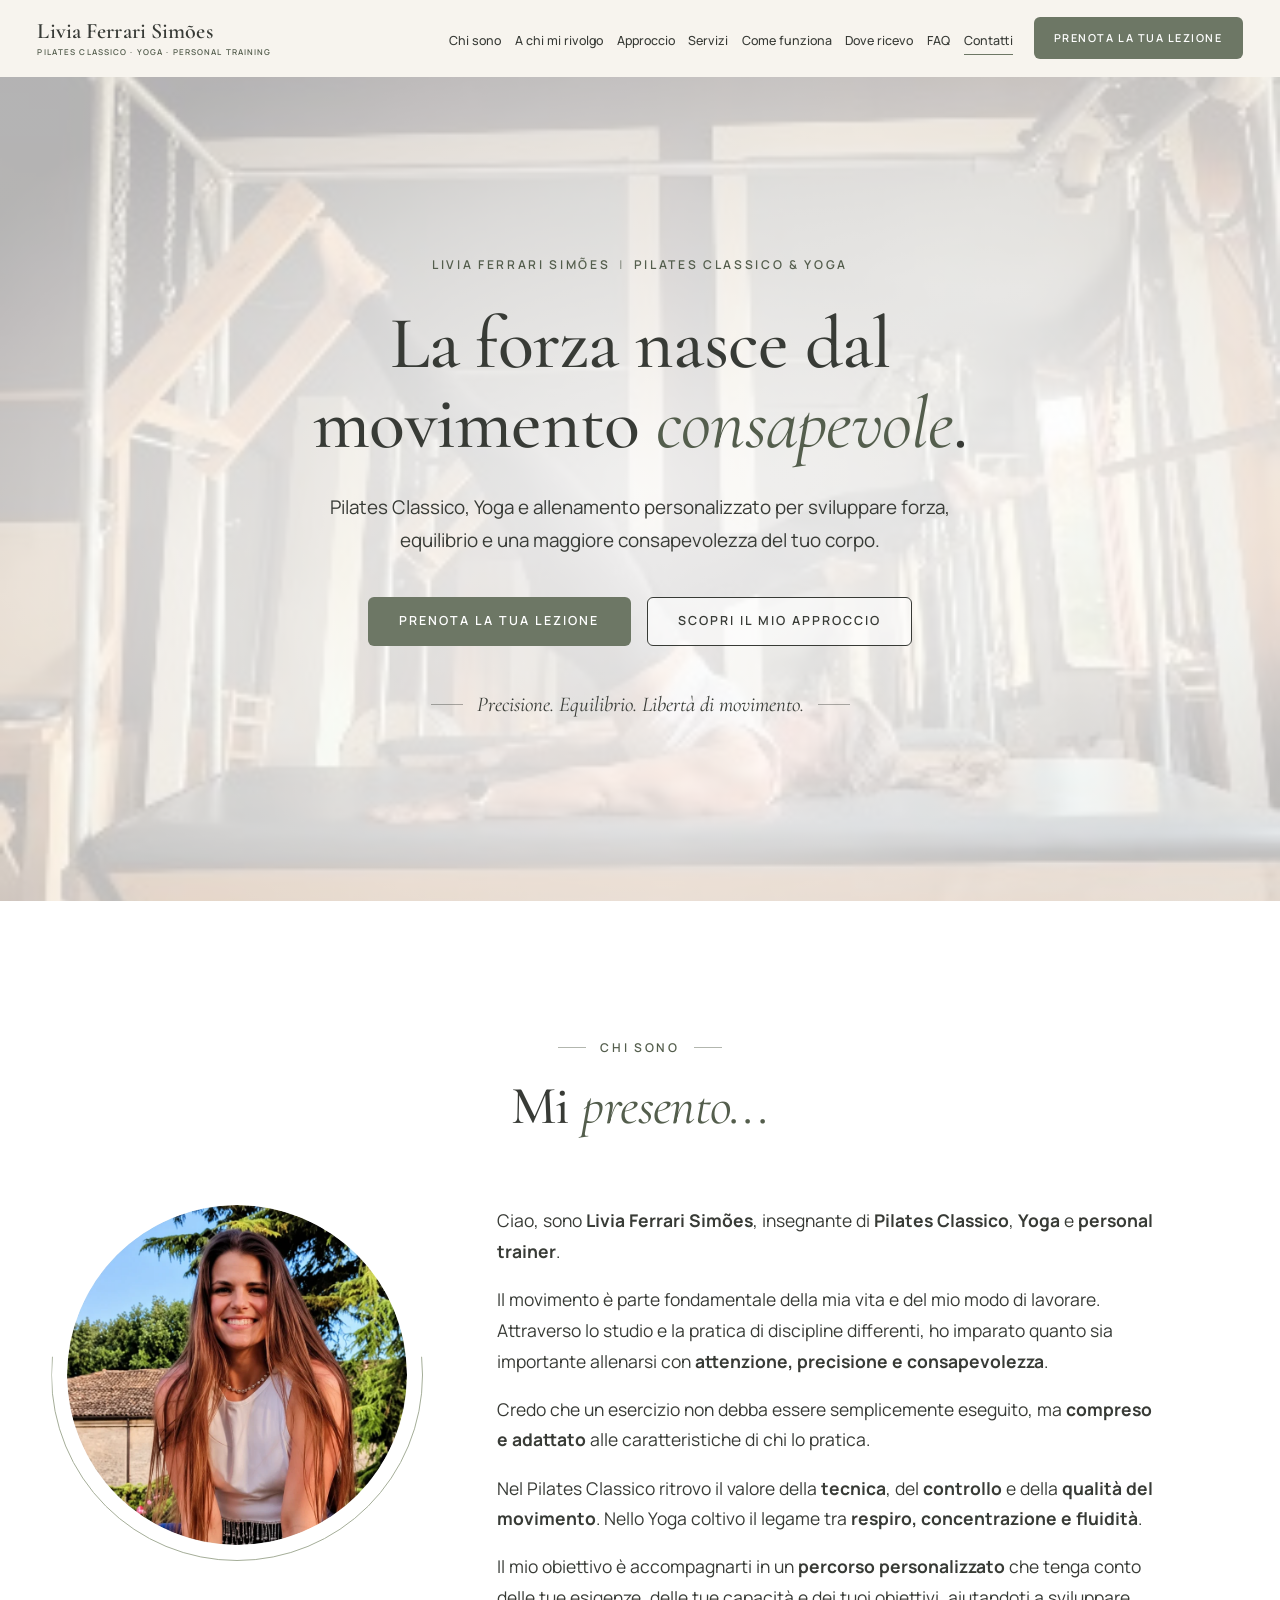
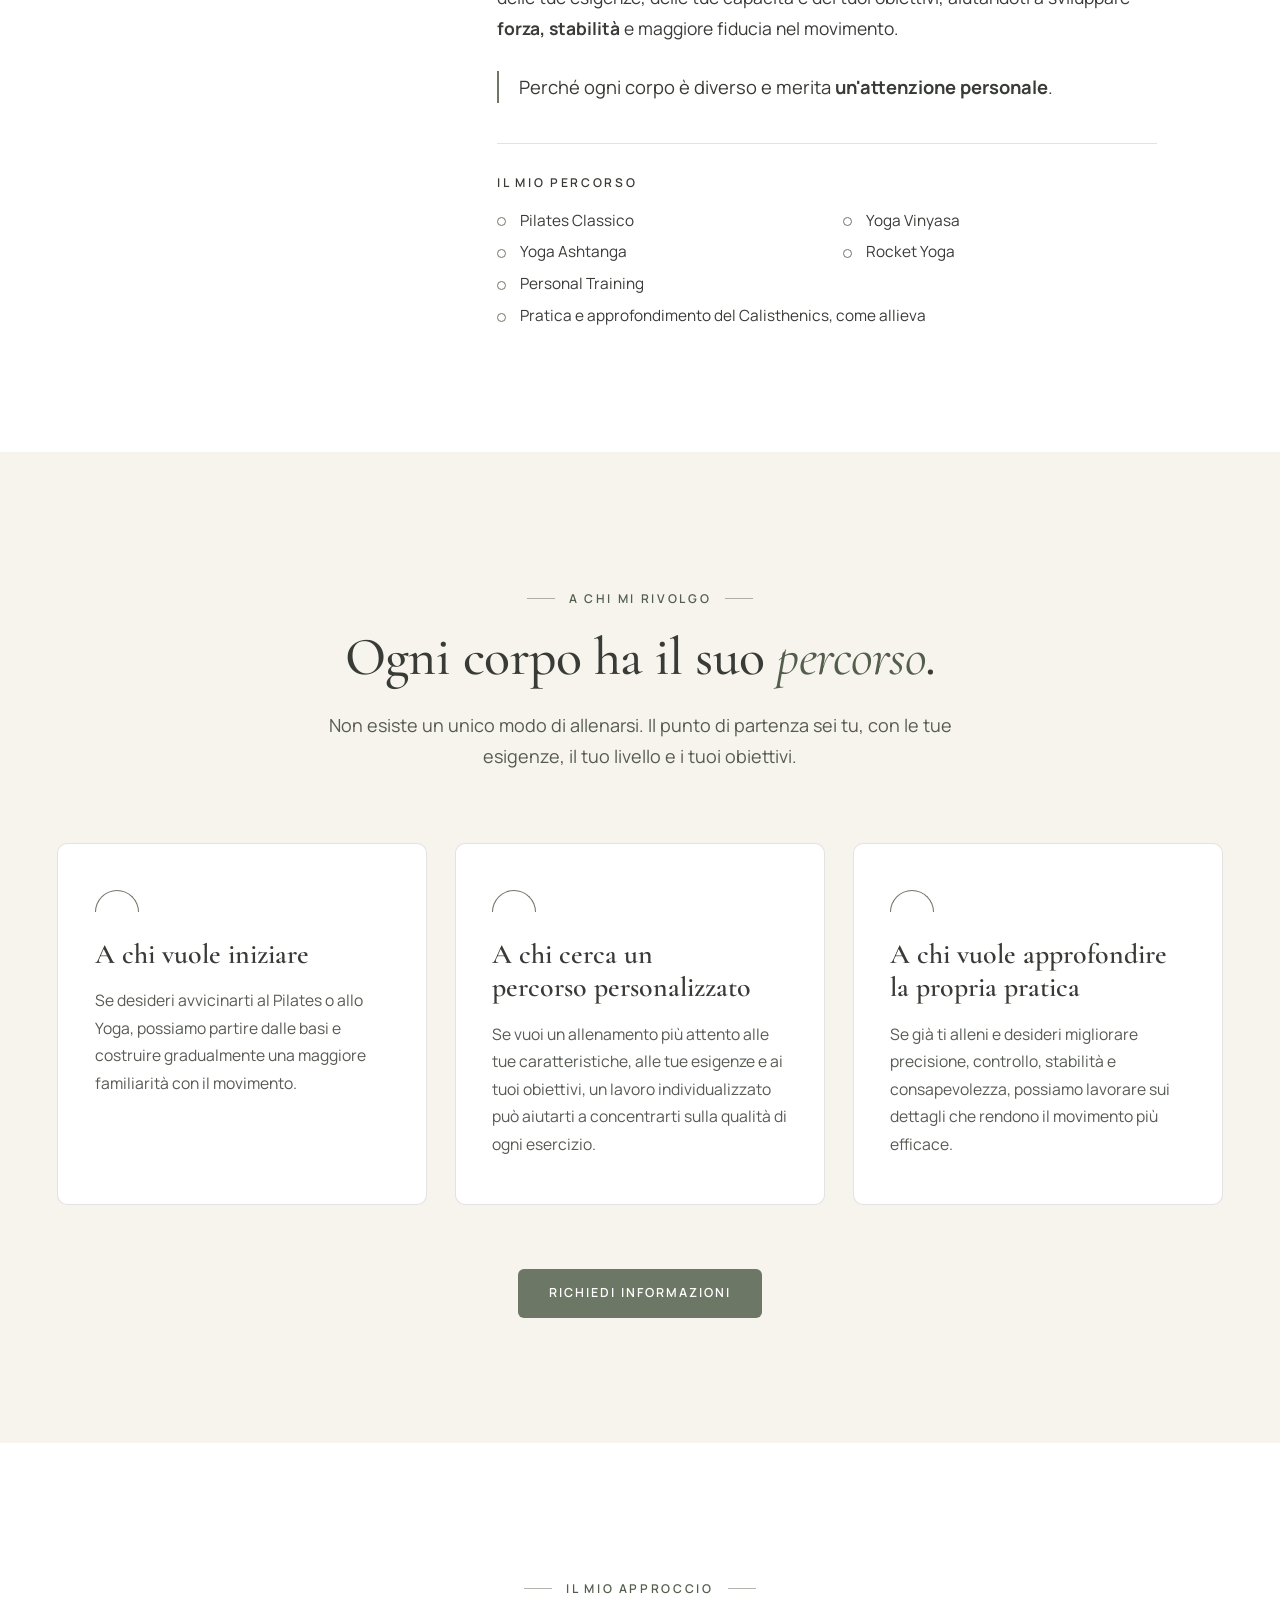
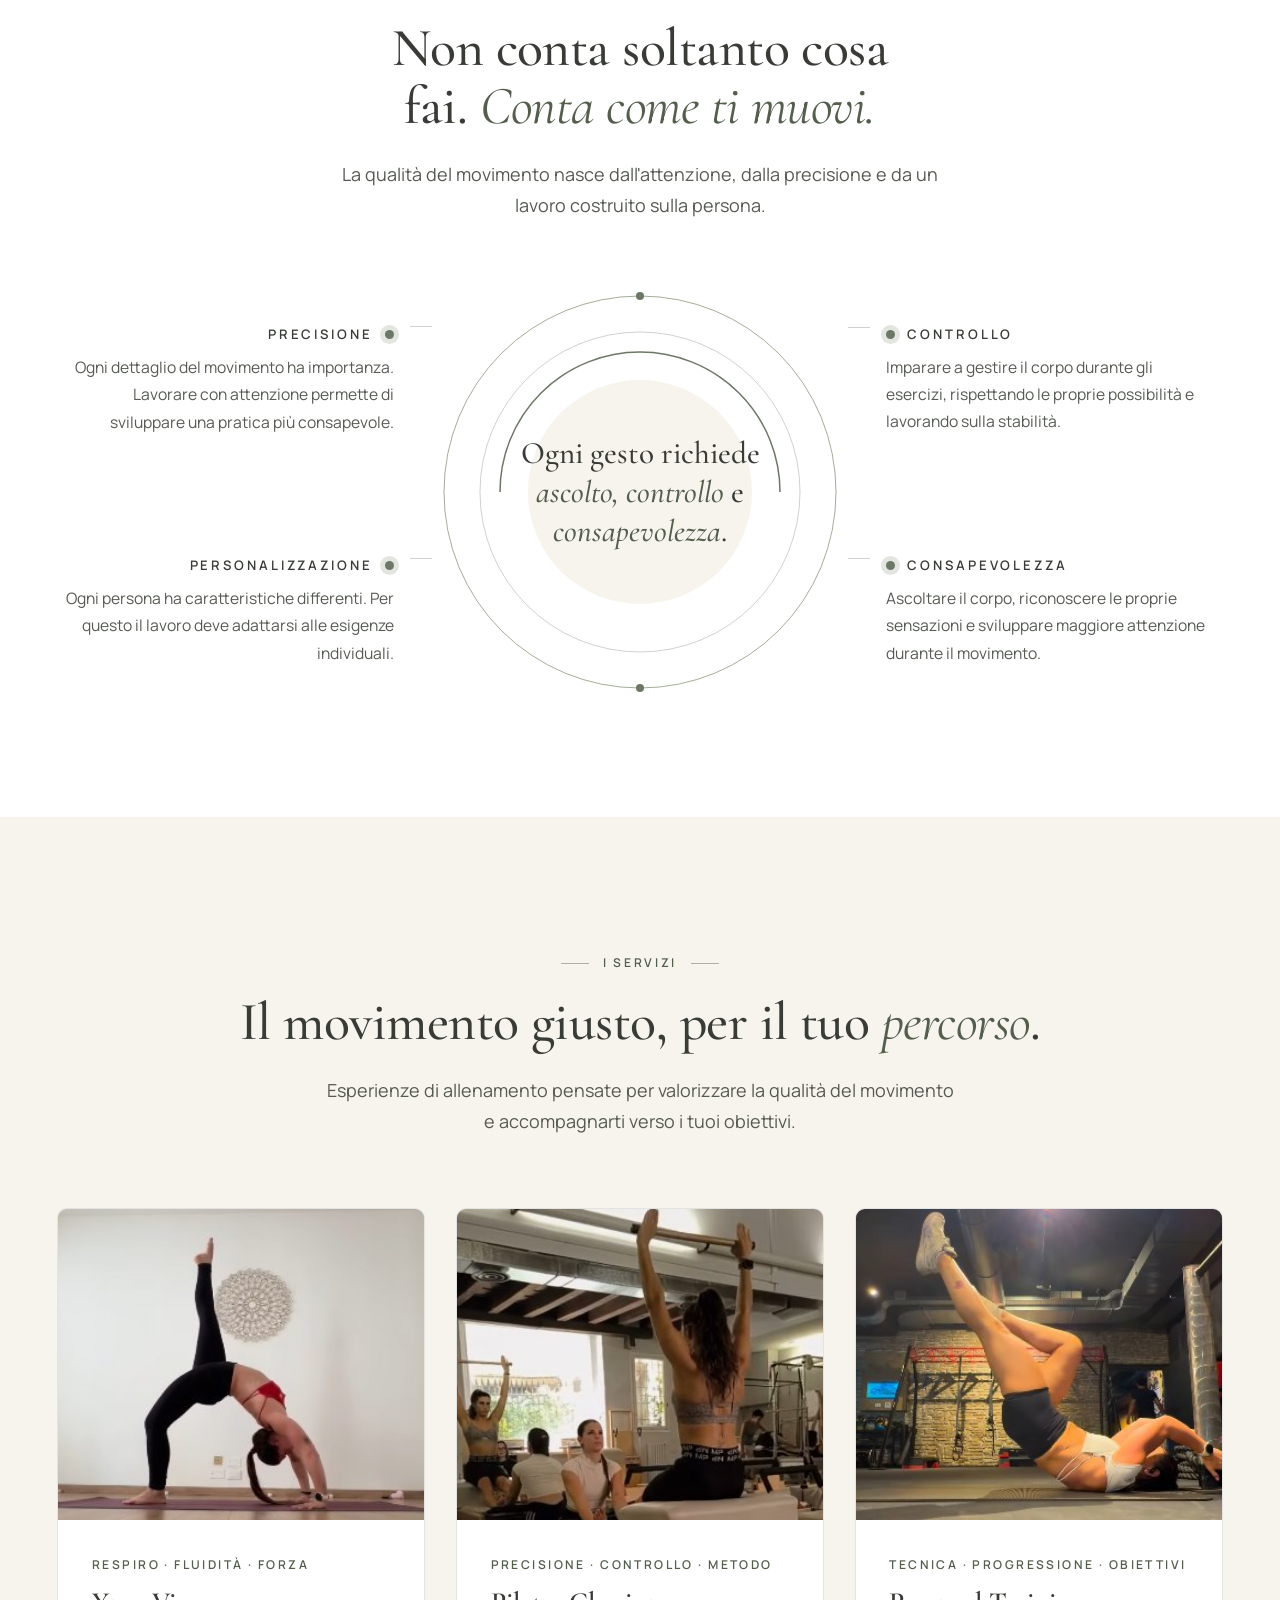
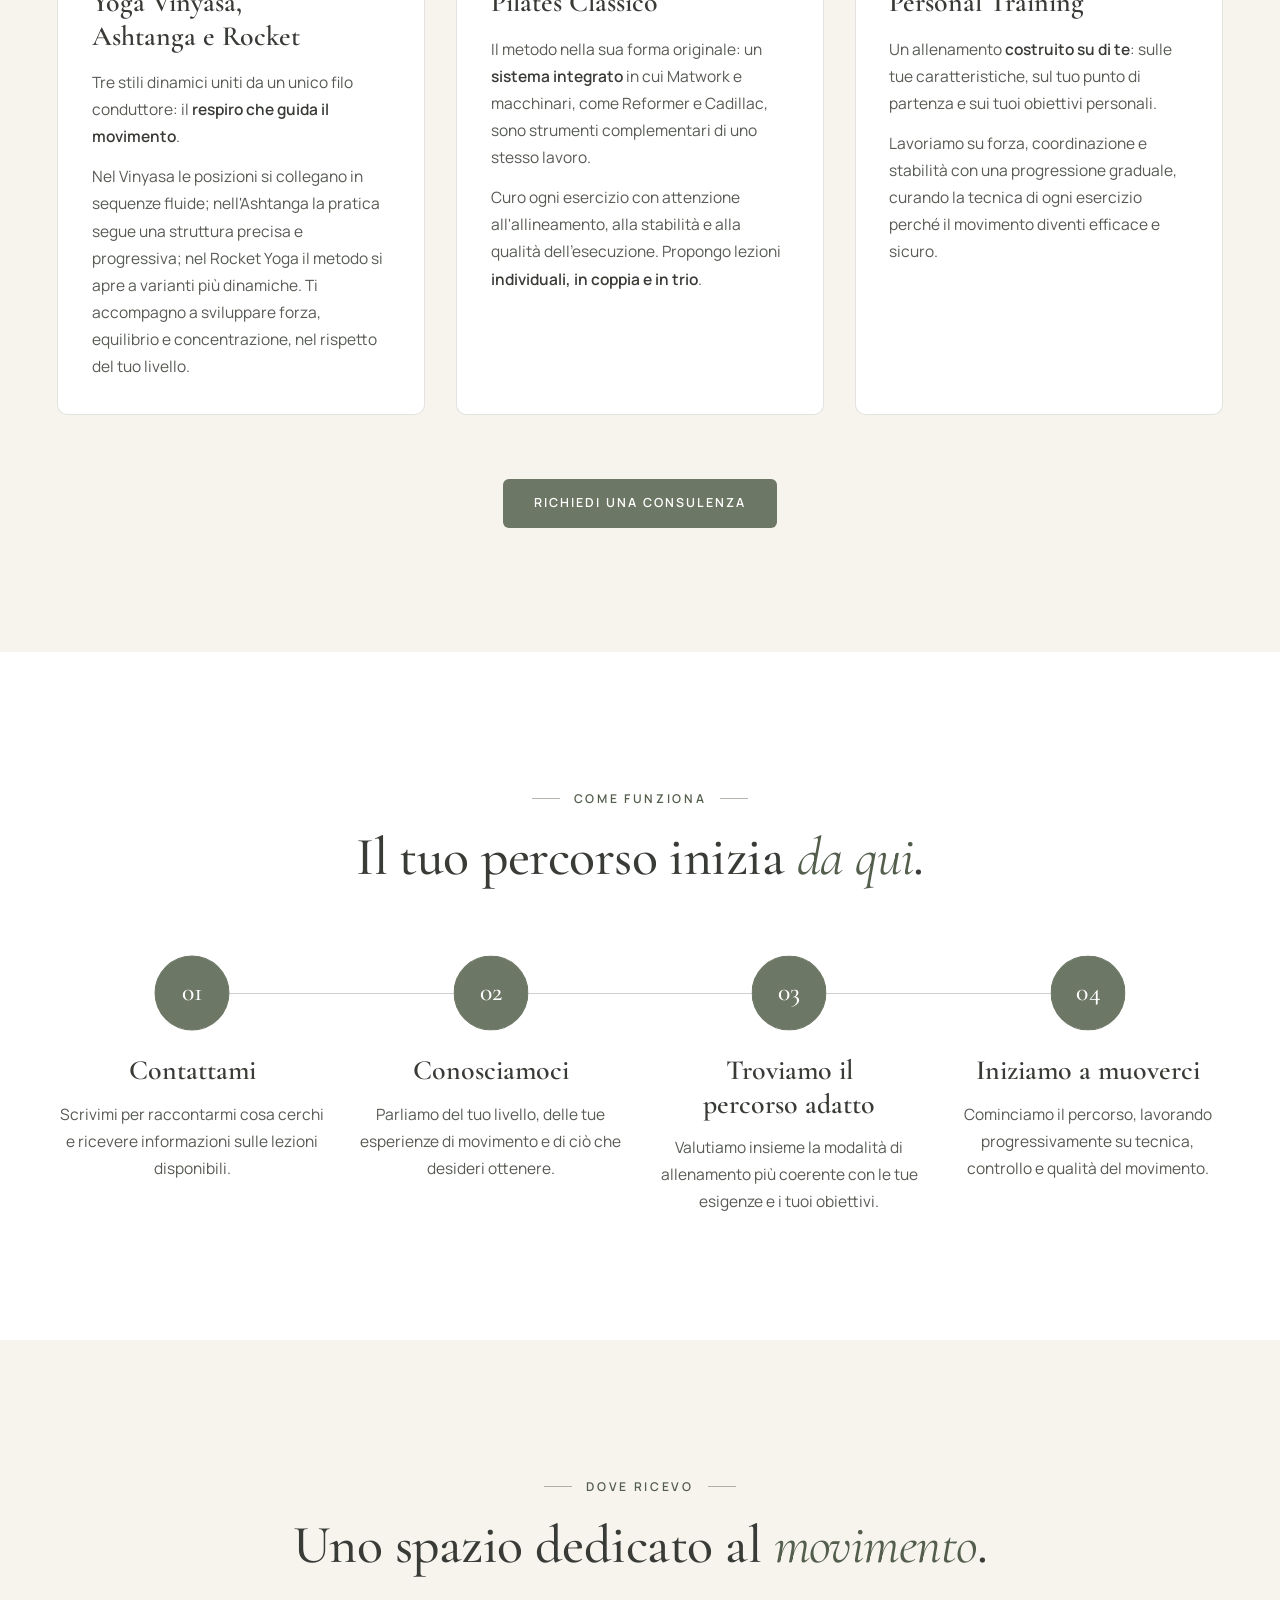
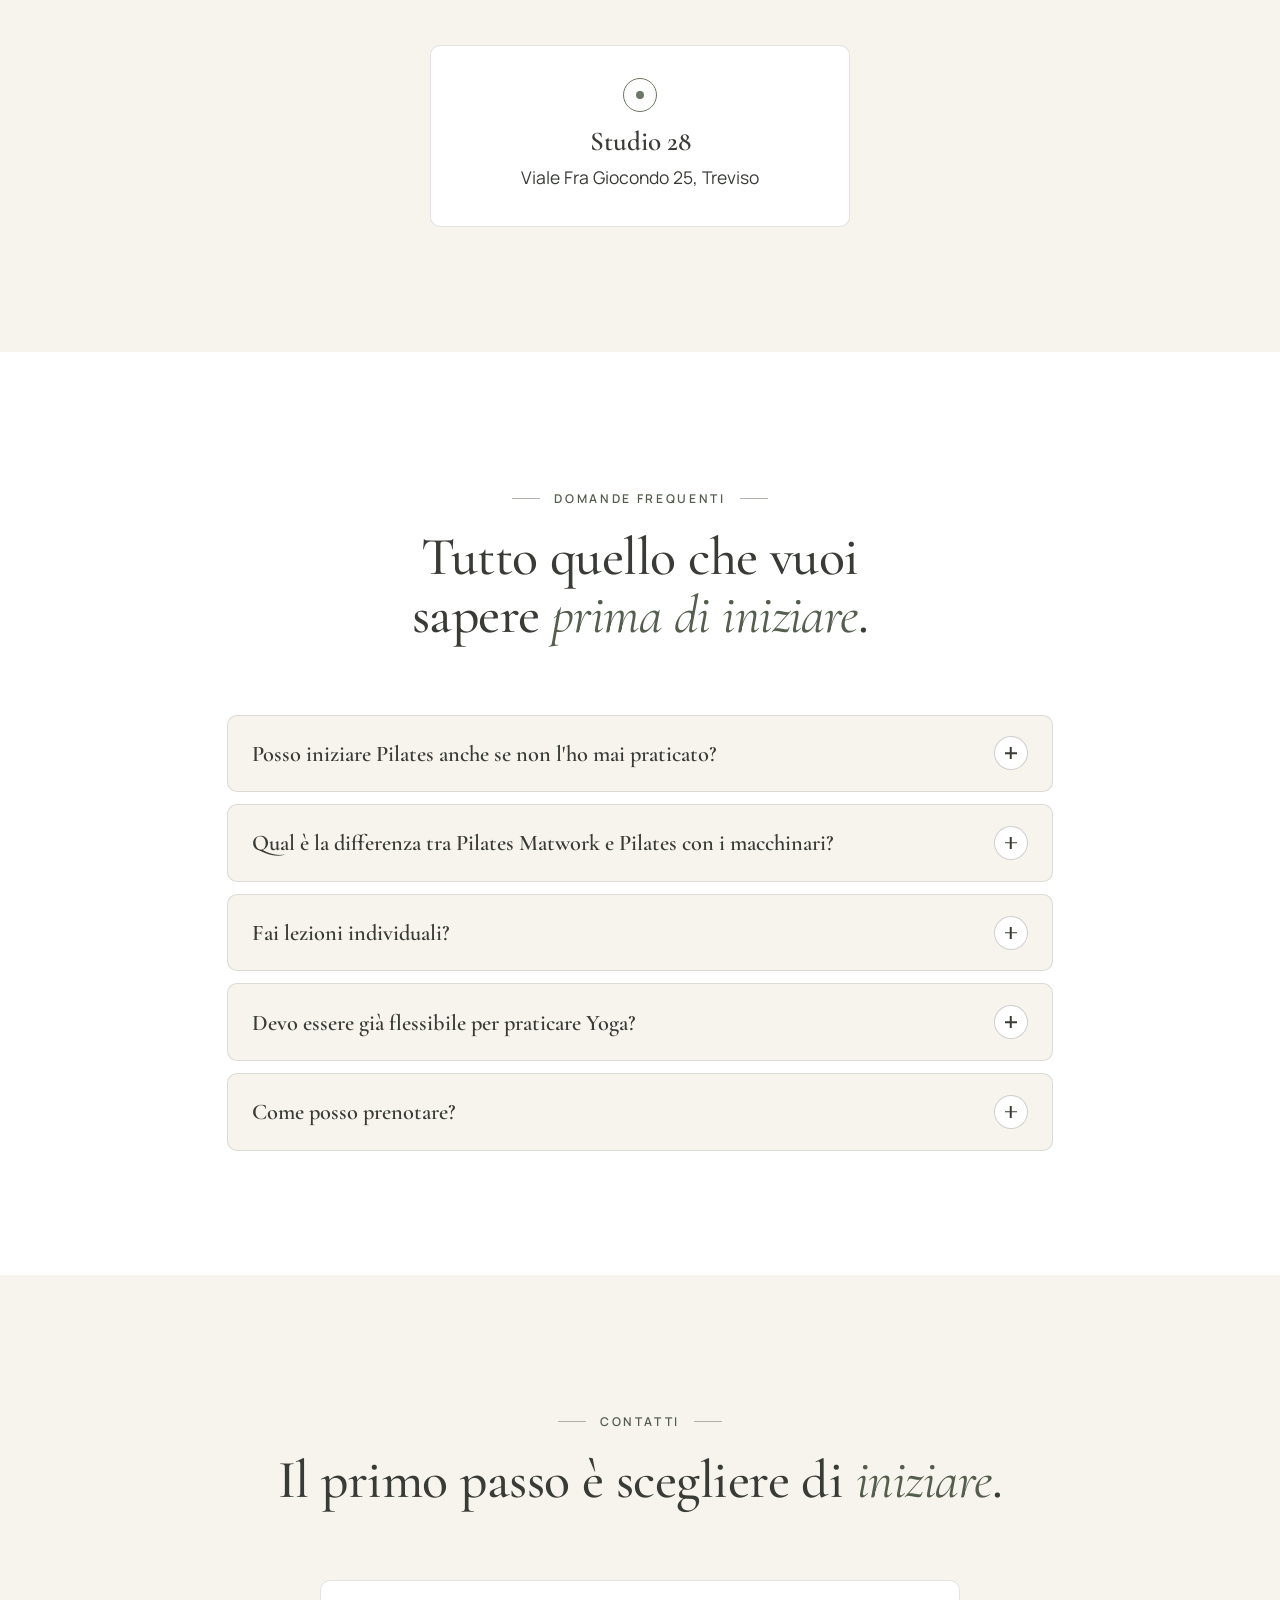
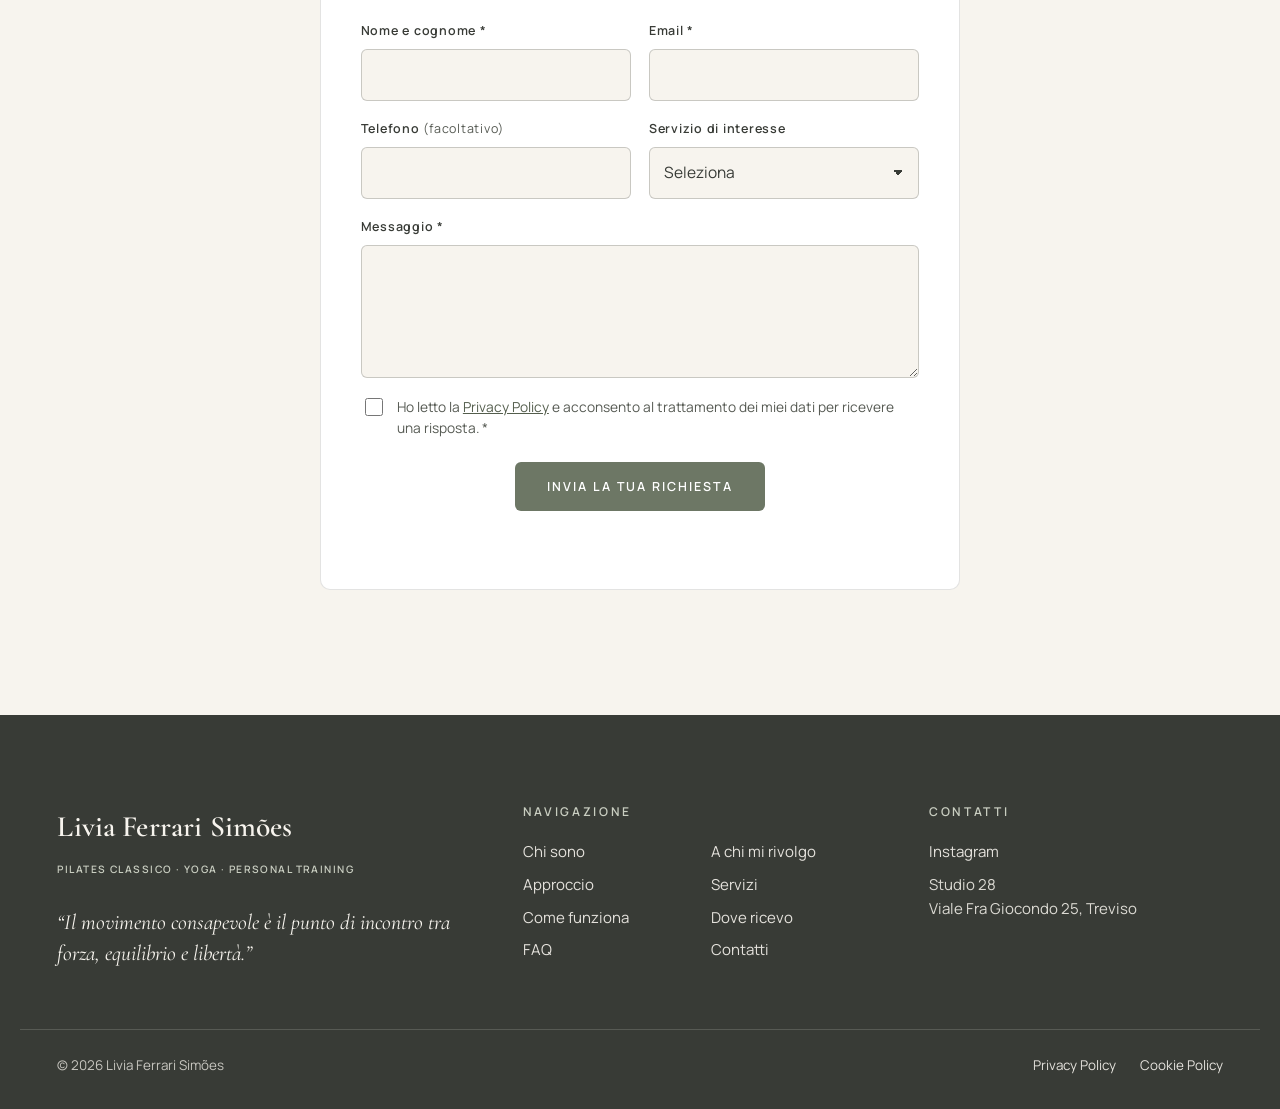
==== index.html @ d9c37d36 "Sito one-page Livia Ferrari Simões Pilates Classico, Yoga e Personal Training: header con menu compl" ====
<!doctype html>
<html lang="it">
<head>
  <meta charset="utf-8">
  <meta name="viewport" content="width=device-width, initial-scale=1">
  <title>Livia Ferrari Simões | Pilates Classico, Yoga e Personal Training a Treviso</title>
  <meta name="description" content="Scopri i percorsi di Pilates Classico, Yoga e allenamento personalizzato con Livia Ferrari Simões a Treviso. Tecnica, equilibrio e movimento consapevole.">
  <meta name="theme-color" content="#F7F4EE">

  <!-- TODO prima della pubblicazione: sostituire DOMINIO con il dominio definitivo e decommentare -->
  <!-- <link rel="canonical" href="https://www.DOMINIO.it/"> -->

  <meta property="og:type" content="website">
  <meta property="og:locale" content="it_IT">
  <meta property="og:site_name" content="Livia Ferrari Simões">
  <meta property="og:title" content="Livia Ferrari Simões | Pilates Classico, Yoga e Personal Training a Treviso">
  <meta property="og:description" content="Pilates Classico, Yoga e allenamento personalizzato a Treviso. Tecnica, equilibrio e movimento consapevole.">
  <meta property="og:image" content="assets/hero-livia.jpg">
  <meta name="twitter:card" content="summary_large_image">

  <link rel="preconnect" href="https://fonts.googleapis.com">
  <link rel="preconnect" href="https://fonts.gstatic.com" crossorigin>
  <link href="https://fonts.googleapis.com/css2?family=Cormorant+Garamond:ital,wght@0,400;0,500;0,600;1,400;1,500&family=Manrope:wght@400;500;600;700&display=swap" rel="stylesheet">
  <link rel="preload" as="image" href="assets/hero-livia.jpg">
  <link rel="stylesheet" href="styles.css">
  <script>document.documentElement.classList.add('js');</script>

  <script type="application/ld+json">
  {
    "@context": "https://schema.org",
    "@type": "Person",
    "name": "Livia Ferrari Simões",
    "jobTitle": "Insegnante di Pilates Classico, Yoga e personal trainer",
    "sameAs": ["https://www.instagram.com/liviaferrarisimoes/"]
  }
  </script>
</head>
<body>
  <a class="skip-link" href="#main">Vai al contenuto</a>

  <!-- HEADER -->
  <header class="site-header" id="top">
    <div class="header-inner">
      <a class="signature" href="#top" aria-label="Livia Ferrari Simões, torna all'inizio">
        <span class="signature-name">Livia Ferrari Simões</span>
        <span class="signature-sub">Pilates Classico · Yoga · Personal Training</span>
      </a>

      <nav class="main-nav" id="main-nav" aria-label="Navigazione principale">
        <ul>
          <li><a href="#chi-sono">Chi sono</a></li>
          <li><a href="#a-chi-mi-rivolgo">A chi mi rivolgo</a></li>
          <li><a href="#approccio">Approccio</a></li>
          <li><a href="#servizi">Servizi</a></li>
          <li><a href="#come-funziona">Come funziona</a></li>
          <li><a href="#dove-ricevo">Dove ricevo</a></li>
          <li><a href="#faq">FAQ</a></li>
          <li><a href="#contatti">Contatti</a></li>
        </ul>
        <a class="btn btn-primary nav-cta-mobile" href="#contatti">Prenota la tua lezione</a>
      </nav>

      <a class="btn btn-primary header-cta" href="#contatti">Prenota la tua lezione</a>

      <button class="nav-toggle" type="button" aria-expanded="false" aria-controls="main-nav">
        <span class="sr-only">Apri il menu</span>
        <span class="nav-toggle-bar" aria-hidden="true"></span>
        <span class="nav-toggle-bar" aria-hidden="true"></span>
      </button>
    </div>
  </header>

  <main id="main">

    <!-- HERO -->
    <section class="hero" aria-labelledby="hero-title">
      <div class="hero-media">
        <img src="assets/hero-livia.jpg"
             alt="Livia Ferrari Simões durante un esercizio di Pilates Classico sul Cadillac, in uno studio luminoso"
             width="336" height="261" fetchpriority="high" decoding="async">
      </div>
      <div class="hero-content">
        <p class="eyebrow">Livia Ferrari Simões <span aria-hidden="true">|</span> Pilates Classico &amp; Yoga</p>
        <h1 id="hero-title">La forza nasce dal movimento <em>consapevole</em>.</h1>
        <p class="hero-sub">Pilates Classico, Yoga e allenamento personalizzato per sviluppare forza, equilibrio e una maggiore consapevolezza del tuo corpo.</p>
        <div class="hero-actions">
          <a class="btn btn-primary" href="#contatti">Prenota la tua lezione</a>
          <a class="btn btn-ghost" href="#approccio">Scopri il mio approccio</a>
        </div>
        <p class="hero-micro">Precisione. Equilibrio. Libertà di movimento.</p>
      </div>
    </section>

    <!-- CHI SONO (bianco) -->
    <section class="section bg-white" id="chi-sono" aria-labelledby="chi-sono-title">
      <div class="container about">
        <figure class="about-photo reveal">
          <span class="about-arc" aria-hidden="true"></span>
          <img src="assets/livia-chi-sono.webp"
               alt="Ritratto di Livia Ferrari Simões all'aperto, sorridente, con i capelli lunghi"
               width="800" height="800" loading="lazy" decoding="async">
        </figure>

        <header class="section-head about-head reveal">
          <p class="eyebrow">Chi sono</p>
          <h2 id="chi-sono-title">Mi <em>presento...</em></h2>
        </header>

        <div class="about-text reveal">
          <p>Ciao, sono <strong>Livia Ferrari Simões</strong>, insegnante di <strong>Pilates Classico</strong>, <strong>Yoga</strong> e <strong>personal trainer</strong>.</p>
          <p>Il movimento è parte fondamentale della mia vita e del mio modo di lavorare. Attraverso lo studio e la pratica di discipline differenti, ho imparato quanto sia importante allenarsi con <strong>attenzione, precisione e consapevolezza</strong>.</p>
          <p>Credo che un esercizio non debba essere semplicemente eseguito, ma <strong>compreso e adattato</strong> alle caratteristiche di chi lo pratica.</p>
          <p>Nel Pilates Classico ritrovo il valore della <strong>tecnica</strong>, del <strong>controllo</strong> e della <strong>qualità del movimento</strong>. Nello Yoga coltivo il legame tra <strong>respiro, concentrazione e fluidità</strong>.</p>
          <p>Il mio obiettivo è accompagnarti in un <strong>percorso personalizzato</strong> che tenga conto delle tue esigenze, delle tue capacità e dei tuoi obiettivi, aiutandoti a sviluppare <strong>forza, stabilità</strong> e maggiore fiducia nel movimento.</p>
          <p class="about-quote">Perché ogni corpo è diverso e merita <strong>un'attenzione personale</strong>.</p>

          <div class="path">
            <p class="eyebrow eyebrow--left">Il mio percorso</p>
            <ul class="path-list">
              <li>Pilates Classico</li>
              <li>Yoga Vinyasa</li>
              <li>Yoga Ashtanga</li>
              <li>Rocket Yoga</li>
              <li>Personal Training</li>
              <li>Pratica e approfondimento del Calisthenics, come allieva</li>
            </ul>
            <!-- TODO: certificazione Power Pilates Apparatus Level 1 (2026) — inserire SOLO dopo conferma di Livia. -->
          </div>
        </div>
      </div>
    </section>

    <!-- A CHI MI RIVOLGO (avorio) -->
    <section class="section bg-ivory" id="a-chi-mi-rivolgo" aria-labelledby="target-title">
      <div class="container">
        <header class="section-head reveal">
          <p class="eyebrow">A chi mi rivolgo</p>
          <h2 id="target-title">Ogni corpo ha il suo <em>percorso</em>.</h2>
          <p class="section-sub">Non esiste un unico modo di allenarsi. Il punto di partenza sei tu, con le tue esigenze, il tuo livello e i tuoi obiettivi.</p>
        </header>

        <div class="cards-3">
          <article class="card reveal">
            <span class="card-arc" aria-hidden="true"></span>
            <h3>A chi vuole iniziare</h3>
            <p>Se desideri avvicinarti al Pilates o allo Yoga, possiamo partire dalle basi e costruire gradualmente una maggiore familiarità con il movimento.</p>
          </article>
          <article class="card reveal">
            <span class="card-arc" aria-hidden="true"></span>
            <h3>A chi cerca un percorso personalizzato</h3>
            <p>Se vuoi un allenamento più attento alle tue caratteristiche, alle tue esigenze e ai tuoi obiettivi, un lavoro individualizzato può aiutarti a concentrarti sulla qualità di ogni esercizio.</p>
          </article>
          <article class="card reveal">
            <span class="card-arc" aria-hidden="true"></span>
            <h3>A chi vuole approfondire la propria pratica</h3>
            <p>Se già ti alleni e desideri migliorare precisione, controllo, stabilità e consapevolezza, possiamo lavorare sui dettagli che rendono il movimento più efficace.</p>
          </article>
        </div>

        <div class="section-cta reveal">
          <a class="btn btn-primary" href="#contatti">Richiedi informazioni</a>
        </div>
      </div>
    </section>

    <!-- IL MIO APPROCCIO (bianco) -->
    <section class="section bg-white" id="approccio" aria-labelledby="approccio-title">
      <div class="container">
        <header class="section-head reveal">
          <p class="eyebrow">Il mio approccio</p>
          <h2 id="approccio-title">Non conta soltanto cosa fai. <em>Conta come ti muovi.</em></h2>
          <p class="section-sub">La qualità del movimento nasce dall'attenzione, dalla precisione e da un lavoro costruito sulla persona.</p>
        </header>

        <div class="orbit">
          <div class="orbit-core reveal" aria-hidden="false">
            <svg class="orbit-rings" viewBox="0 0 400 400" aria-hidden="true" focusable="false">
              <circle class="ring ring-outer" cx="200" cy="200" r="196"/>
              <circle class="ring ring-mid" cx="200" cy="200" r="160"/>
              <path class="ring ring-arc" d="M 60 200 A 140 140 0 0 1 340 200"/>
              <circle class="ring-dot" cx="200" cy="4" r="4"/>
              <circle class="ring-dot" cx="200" cy="396" r="4"/>
            </svg>
            <p class="orbit-quote">Ogni gesto richiede <em>ascolto, controllo</em> e <em>consapevolezza</em>.</p>
          </div>

          <ul class="orbit-list" aria-label="I principi del mio lavoro">
            <li class="orbit-item orbit-item--tl reveal">
              <h3>Precisione</h3>
              <p>Ogni dettaglio del movimento ha importanza. Lavorare con attenzione permette di sviluppare una pratica più consapevole.</p>
            </li>
            <li class="orbit-item orbit-item--tr reveal">
              <h3>Controllo</h3>
              <p>Imparare a gestire il corpo durante gli esercizi, rispettando le proprie possibilità e lavorando sulla stabilità.</p>
            </li>
            <li class="orbit-item orbit-item--bl reveal">
              <h3>Personalizzazione</h3>
              <p>Ogni persona ha caratteristiche differenti. Per questo il lavoro deve adattarsi alle esigenze individuali.</p>
            </li>
            <li class="orbit-item orbit-item--br reveal">
              <h3>Consapevolezza</h3>
              <p>Ascoltare il corpo, riconoscere le proprie sensazioni e sviluppare maggiore attenzione durante il movimento.</p>
            </li>
          </ul>
        </div>
      </div>
    </section>

    <!-- I SERVIZI (avorio) -->
    <section class="section bg-ivory" id="servizi" aria-labelledby="servizi-title">
      <div class="container">
        <header class="section-head reveal">
          <p class="eyebrow">I servizi</p>
          <h2 id="servizi-title">Il movimento giusto, per il tuo <em>percorso</em>.</h2>
          <p class="section-sub">Esperienze di allenamento pensate per valorizzare la qualità del movimento e accompagnarti verso i tuoi obiettivi.</p>
        </header>

        <div class="cards-services">
          <article class="service reveal">
            <div class="service-media">
              <img src="assets/servizio-yoga.jpg" alt="Livia Ferrari Simões in una variante di ponte su una gamba durante la pratica Yoga" width="305" height="312" loading="lazy" decoding="async" style="object-position:50% 40%">
            </div>
            <div class="service-body">
              <p class="service-kicker">Respiro · Fluidità · Forza</p>
              <h3>Yoga Vinyasa, Ashtanga e Rocket</h3>
              <p>Tre stili dinamici uniti da un unico filo conduttore: il <strong>respiro che guida il movimento</strong>.</p>
              <p>Nel Vinyasa le posizioni si collegano in sequenze fluide; nell'Ashtanga la pratica segue una struttura precisa e progressiva; nel Rocket Yoga il metodo si apre a varianti più dinamiche. Ti accompagno a sviluppare forza, equilibrio e concentrazione, nel rispetto del tuo livello.</p>
            </div>
          </article>

          <article class="service reveal">
            <div class="service-media">
              <img src="assets/servizio-pilates-classico.jpg" alt="Lezione di Pilates Classico sul Reformer in studio, con Livia Ferrari Simões in primo piano" width="333" height="384" loading="lazy" decoding="async" style="object-position:50% 30%">
            </div>
            <div class="service-body">
              <p class="service-kicker">Precisione · Controllo · Metodo</p>
              <h3>Pilates Classico</h3>
              <p>Il metodo nella sua forma originale: un <strong>sistema integrato</strong> in cui Matwork e macchinari, come Reformer e Cadillac, sono strumenti complementari di uno stesso lavoro.</p>
              <p>Curo ogni esercizio con attenzione all'allineamento, alla stabilità e alla qualità dell'esecuzione. Propongo lezioni <strong>individuali, in coppia e in trio</strong>.</p>
            </div>
          </article>

          <article class="service reveal">
            <div class="service-media">
              <img src="assets/servizio-personal-training.jpg" alt="Livia Ferrari Simões durante un esercizio a corpo libero per il core in palestra" width="330" height="280" loading="lazy" decoding="async" style="object-position:40% 50%">
            </div>
            <div class="service-body">
              <p class="service-kicker">Tecnica · Progressione · Obiettivi</p>
              <h3>Personal Training</h3>
              <p>Un allenamento <strong>costruito su di te</strong>: sulle tue caratteristiche, sul tuo punto di partenza e sui tuoi obiettivi personali.</p>
              <p>Lavoriamo su forza, coordinazione e stabilità con una progressione graduale, curando la tecnica di ogni esercizio perché il movimento diventi efficace e sicuro.</p>
            </div>
          </article>
        </div>

        <div class="section-cta reveal">
          <a class="btn btn-primary" href="#contatti">Richiedi una consulenza</a>
        </div>
      </div>
    </section>

    <!-- COME FUNZIONA (bianco) -->
    <section class="section bg-white" id="come-funziona" aria-labelledby="come-title">
      <div class="container">
        <header class="section-head reveal">
          <p class="eyebrow">Come funziona</p>
          <h2 id="come-title">Il tuo percorso inizia <em>da qui</em>.</h2>
        </header>

        <div class="journey" data-journey>
          <div class="journey-track" aria-hidden="true"><span class="journey-fill"></span></div>
          <ol class="journey-steps">
            <li class="journey-step">
              <span class="journey-node" aria-hidden="true"><span>01</span></span>
              <h3>Contattami</h3>
              <p>Scrivimi per raccontarmi cosa cerchi e ricevere informazioni sulle lezioni disponibili.</p>
            </li>
            <li class="journey-step">
              <span class="journey-node" aria-hidden="true"><span>02</span></span>
              <h3>Conosciamoci</h3>
              <p>Parliamo del tuo livello, delle tue esperienze di movimento e di ciò che desideri ottenere.</p>
            </li>
            <li class="journey-step">
              <span class="journey-node" aria-hidden="true"><span>03</span></span>
              <h3>Troviamo il percorso adatto</h3>
              <p>Valutiamo insieme la modalità di allenamento più coerente con le tue esigenze e i tuoi obiettivi.</p>
            </li>
            <li class="journey-step">
              <span class="journey-node" aria-hidden="true"><span>04</span></span>
              <h3>Iniziamo a muoverci</h3>
              <p>Cominciamo il percorso, lavorando progressivamente su tecnica, controllo e qualità del movimento.</p>
            </li>
          </ol>
        </div>
      </div>
    </section>

    <!-- DOVE RICEVO (avorio) -->
    <section class="section bg-ivory" id="dove-ricevo" aria-labelledby="dove-title">
      <div class="container">
        <header class="section-head reveal">
          <p class="eyebrow">Dove ricevo</p>
          <h2 id="dove-title">Uno spazio dedicato al <em>movimento</em>.</h2>
        </header>
        <!-- TODO: verificare con Livia che Studio 28 sia la sede attuale -->
        <address class="address-box reveal">
          <span class="address-pin" aria-hidden="true"></span>
          <span class="address-name">Studio 28</span>
          <span class="address-line">Viale Fra Giocondo 25, Treviso</span>
        </address>
      </div>
    </section>

    <!-- FAQ (bianco) -->
    <section class="section bg-white" id="faq" aria-labelledby="faq-title">
      <div class="container container-narrow">
        <header class="section-head reveal">
          <p class="eyebrow">Domande frequenti</p>
          <h2 id="faq-title">Tutto quello che vuoi sapere <em>prima di iniziare</em>.</h2>
        </header>

        <div class="faq reveal">
          <details>
            <summary><h3>Posso iniziare Pilates anche se non l'ho mai praticato?</h3><span class="faq-icon" aria-hidden="true"></span></summary>
            <div class="faq-answer"><p>Sì. Ti accompagno partendo dalle basi e ti propongo esercizi in relazione alle tue capacità e alla tua esperienza, così da costruire gradualmente familiarità con il metodo.</p></div>
          </details>
          <details>
            <summary><h3>Qual è la differenza tra Pilates Matwork e Pilates con i macchinari?</h3><span class="faq-icon" aria-hidden="true"></span></summary>
            <div class="faq-answer"><p>Nelle mie lezioni sono due parti dello stesso sistema di Pilates Classico: cambiano gli strumenti e le modalità di lavoro, ma i principi del metodo che ti insegno restano gli stessi.</p></div>
          </details>
          <details>
            <summary><h3>Fai lezioni individuali?</h3><span class="faq-icon" aria-hidden="true"></span></summary>
            <div class="faq-answer"><p>Sì, propongo lezioni individuali, in coppia e in trio. Scrivimi per conoscere le mie disponibilità attuali.</p></div>
          </details>
          <details>
            <summary><h3>Devo essere già flessibile per praticare Yoga?</h3><span class="faq-icon" aria-hidden="true"></span></summary>
            <div class="faq-answer"><p>No. Non ti chiedo di raggiungere un determinato livello di flessibilità prima di iniziare: adatto la pratica alle tue caratteristiche e alla tua esperienza.</p></div>
          </details>
          <details>
            <summary><h3>Come posso prenotare?</h3><span class="faq-icon" aria-hidden="true"></span></summary>
            <div class="faq-answer"><p>Compila il modulo nella sezione Contatti: ti risponderò con le informazioni sulle lezioni e le mie disponibilità, e insieme sceglieremo il percorso più adatto a te.</p></div>
          </details>
        </div>
      </div>
    </section>

    <!-- CONTATTI (avorio) -->
    <section class="section bg-ivory" id="contatti" aria-labelledby="contatti-title">
      <div class="container">
        <header class="section-head reveal">
          <p class="eyebrow">Contatti</p>
          <h2 id="contatti-title">Il primo passo è scegliere di <em>iniziare</em>.</h2>
        </header>

        <!-- Il form invia i dati all'endpoint indicato in data-endpoint (es. Formspree: https://formspree.io/f/XXXXXXX).
             Finché è vuoto, il form NON simula un invio: mostra un messaggio onesto. -->
        <form class="contact-form reveal" id="contact-form" data-endpoint="" novalidate>
          <div class="field-row">
            <div class="field">
              <label for="f-nome">Nome e cognome <span aria-hidden="true">*</span></label>
              <input id="f-nome" name="nome" type="text" autocomplete="name" required>
            </div>
            <div class="field">
              <label for="f-email">Email <span aria-hidden="true">*</span></label>
              <input id="f-email" name="email" type="email" autocomplete="email" required>
            </div>
          </div>
          <div class="field-row">
            <div class="field">
              <label for="f-tel">Telefono <span class="optional">(facoltativo)</span></label>
              <input id="f-tel" name="telefono" type="tel" autocomplete="tel">
            </div>
            <div class="field">
              <label for="f-servizio">Servizio di interesse</label>
              <select id="f-servizio" name="servizio">
                <option value="">Seleziona</option>
                <option>Pilates Classico</option>
                <option>Yoga Vinyasa, Ashtanga e Rocket</option>
                <option>Personal Training</option>
                <option>Non so ancora</option>
              </select>
            </div>
          </div>
          <div class="field">
            <label for="f-msg">Messaggio <span aria-hidden="true">*</span></label>
            <textarea id="f-msg" name="messaggio" rows="4" required></textarea>
          </div>
          <div class="field-check">
            <input id="f-privacy" name="privacy" type="checkbox" required>
            <label for="f-privacy">Ho letto la <a href="privacy-policy.html">Privacy Policy</a> e acconsento al trattamento dei miei dati per ricevere una risposta. <span aria-hidden="true">*</span></label>
          </div>
          <div class="form-actions">
            <button class="btn btn-primary" type="submit">Invia la tua richiesta</button>
          </div>
          <p class="form-status" role="status" aria-live="polite"></p>
        </form>
      </div>
    </section>
  </main>

  <!-- FOOTER -->
  <footer class="site-footer">
    <div class="container footer-grid">
      <div class="footer-brand">
        <p class="signature-name">Livia Ferrari Simões</p>
        <p class="signature-sub">Pilates Classico · Yoga · Personal Training</p>
        <blockquote class="footer-quote">“Il movimento consapevole è il punto di incontro tra forza, equilibrio e libertà.”</blockquote>
      </div>

      <nav class="footer-col" aria-label="Navigazione nel footer">
        <p class="footer-title">Navigazione</p>
        <ul class="footer-nav">
          <li><a href="#chi-sono">Chi sono</a></li>
          <li><a href="#a-chi-mi-rivolgo">A chi mi rivolgo</a></li>
          <li><a href="#approccio">Approccio</a></li>
          <li><a href="#servizi">Servizi</a></li>
          <li><a href="#come-funziona">Come funziona</a></li>
          <li><a href="#dove-ricevo">Dove ricevo</a></li>
          <li><a href="#faq">FAQ</a></li>
          <li><a href="#contatti">Contatti</a></li>
        </ul>
      </nav>

      <div class="footer-col">
        <p class="footer-title">Contatti</p>
        <ul>
          <li><a href="https://www.instagram.com/liviaferrarisimoes/" target="_blank" rel="noopener">Instagram<span class="sr-only"> (si apre in una nuova scheda)</span></a></li>
          <li>Studio 28<br>Viale Fra Giocondo 25, Treviso</li>
        </ul>
      </div>
    </div>

    <div class="container footer-bottom">
      <!-- TODO: dati fiscali (P.IVA) solo se verificati -->
      <p>© <span id="year">2026</span> Livia Ferrari Simões</p>
      <ul class="footer-legal">
        <li><a href="privacy-policy.html">Privacy Policy</a></li>
        <li><a href="cookie-policy.html">Cookie Policy</a></li>
      </ul>
    </div>
  </footer>

  <script src="script.js" defer></script>
</body>
</html>
---- styles.css ----
/* ==========================================================
   Livia Ferrari Simões — Organic Luxury one-page
   ========================================================== */

:root {
  /* Palette */
  --ivory: #F7F4EE;
  --sand: #E5DED2;
  --sage: #A4AD98;          /* solo decorativo */
  --olive: #6D7765;         /* CTA: bianco su olive = 4.7:1 (AA) */
  --charcoal: #383B36;
  --white: #FFFFFF;

  --olive-deep: #545E4D;    /* microtitoli/link su chiaro (≥ 5:1) */
  --olive-hover: #5A6453;
  --text-soft: #565A53;
  --line: rgba(56, 59, 54, 0.14);
  --line-strong: rgba(56, 59, 54, 0.24);

  --serif: "Cormorant Garamond", "Times New Roman", Georgia, serif;
  --sans: "Manrope", system-ui, -apple-system, "Segoe UI", sans-serif;

  --fs-h1: clamp(2.5rem, 1.6rem + 3.8vw, 4.75rem);
  --fs-h2: clamp(2.125rem, 1.6rem + 2.2vw, 3.5rem);
  --fs-h3: clamp(1.4375rem, 1.3rem + 0.55vw, 1.8125rem);
  --fs-body: clamp(1rem, 0.96rem + 0.18vw, 1.0938rem);
  --fs-micro: clamp(0.6875rem, 0.66rem + 0.12vw, 0.78rem);

  --gutter: clamp(1.25rem, 0.9rem + 1.8vw, 2.5rem);
  --section-y: clamp(4.5rem, 3rem + 6vw, 8.5rem);
  --maxw: 1240px;
  --radius: 6px;
  --radius-lg: 10px;
  --header-h: 76px;

  --ease: cubic-bezier(.22, .61, .36, 1);
}

/* ---------- Reset ---------- */
*, *::before, *::after { box-sizing: border-box; }
html { scroll-behavior: smooth; scroll-padding-top: calc(var(--header-h) + 8px); -webkit-text-size-adjust: 100%; }
body {
  margin: 0;
  background: var(--ivory);
  color: var(--charcoal);
  font-family: var(--sans);
  font-size: var(--fs-body);
  line-height: 1.75;
  -webkit-font-smoothing: antialiased;
  overflow-x: hidden;
}
img { display: block; max-width: 100%; height: auto; }
h1, h2, h3, p, ul, ol, figure, blockquote { margin: 0; }
ul, ol { padding: 0; list-style: none; }
a { color: inherit; }
address { font-style: normal; }
strong { font-weight: 700; }

.sr-only {
  position: absolute !important; width: 1px; height: 1px; padding: 0; margin: -1px;
  overflow: hidden; clip: rect(0 0 0 0); white-space: nowrap; border: 0;
}
.skip-link {
  position: absolute; left: 16px; top: -60px; z-index: 200;
  background: var(--charcoal); color: var(--ivory); padding: 10px 16px; border-radius: var(--radius);
  text-decoration: none; font-size: .9rem; transition: top .2s;
}
.skip-link:focus { top: 12px; }
:focus-visible { outline: 2px solid var(--olive-deep); outline-offset: 3px; border-radius: 2px; }

/* ---------- Tipografia ---------- */
h1, h2 {
  font-family: var(--serif);
  font-weight: 500;
  letter-spacing: -0.01em;
  line-height: 1.08;
  color: var(--charcoal);
  text-wrap: balance;
}
h1 { font-size: var(--fs-h1); }
h2 { font-size: var(--fs-h2); }
h1 em, h2 em { font-style: italic; font-weight: 400; color: var(--olive-deep); }
h3 { font-family: var(--serif); font-size: var(--fs-h3); font-weight: 600; line-height: 1.2; text-wrap: balance; }

.eyebrow {
  font-size: var(--fs-micro);
  font-weight: 600;
  letter-spacing: 0.22em;
  text-transform: uppercase;
  color: var(--olive-deep);
  line-height: 1.6;
  text-align: center;
}
.eyebrow span { opacity: .55; margin: 0 .35em; }
.eyebrow--left { text-align: left; }

/* ---------- Layout ---------- */
.container { width: 100%; max-width: var(--maxw); margin-inline: auto; padding-inline: var(--gutter); }
.container-narrow { max-width: 900px; }
.section { padding-block: var(--section-y); position: relative; }
.bg-white { background: var(--white); }
.bg-ivory { background: var(--ivory); }

.section-head { text-align: center; max-width: 820px; margin: 0 auto clamp(2.75rem, 2rem + 3vw, 4.5rem); }
.section-head .eyebrow { display: inline-flex; align-items: center; gap: 14px; margin-bottom: 1.25rem; }
.section-head .eyebrow::before,
.section-head .eyebrow::after { content: ""; width: 28px; height: 1px; background: currentColor; opacity: .45; }
.section-sub {
  margin: 1.5rem auto 0; max-width: 640px;
  color: var(--text-soft);
  font-size: clamp(1.02rem, .98rem + .2vw, 1.125rem);
  text-align: center;
}
.section-cta { display: flex; justify-content: center; margin-top: clamp(2.75rem, 2rem + 2.5vw, 4rem); }

/* ---------- Pulsanti ---------- */
.btn {
  display: inline-flex; align-items: center; justify-content: center;
  min-height: 48px; padding: 0.95rem 1.9rem;
  border-radius: var(--radius);
  font-family: var(--sans); font-size: 0.78rem; font-weight: 600;
  letter-spacing: 0.16em; text-transform: uppercase;
  text-decoration: none; text-align: center; line-height: 1.3;
  border: 1px solid transparent;
  transition: background-color .35s var(--ease), color .35s var(--ease), border-color .35s var(--ease), transform .35s var(--ease);
  cursor: pointer;
}
.btn-primary { background: var(--olive); color: var(--white); }
.btn-primary:hover { background: var(--olive-hover); transform: translateY(-1px); }
.btn-ghost { background: rgba(255,255,255,.6); color: var(--charcoal); border-color: var(--charcoal); }
.btn-ghost:hover { background: var(--charcoal); color: var(--ivory); }

/* ==========================================================
   HEADER — desktop: tutte le voci in riga + CTA a destra
             mobile/tablet: solo burger
   ========================================================== */
.site-header {
  position: sticky; top: 0; z-index: 100;
  background: rgba(247, 244, 238, 0.94);
  -webkit-backdrop-filter: saturate(140%) blur(10px);
  backdrop-filter: saturate(140%) blur(10px);
  border-bottom: 1px solid transparent;
  transition: border-color .3s var(--ease);
}
.site-header.is-scrolled { border-bottom-color: var(--line); }
.header-inner {
  max-width: 1440px; margin-inline: auto; padding-inline: var(--gutter);
  height: var(--header-h);
  display: flex; align-items: center; gap: clamp(1rem, .2rem + 1.4vw, 2.25rem);
}
.signature { text-decoration: none; display: flex; flex-direction: column; line-height: 1.1; flex-shrink: 0; }
.signature-name {
  font-family: var(--serif);
  font-size: 1.6rem;
  font-weight: 600;
  letter-spacing: 0.005em;
  color: var(--charcoal);
}
.signature-sub {
  font-size: 0.56rem; font-weight: 600;
  letter-spacing: 0.2em; text-transform: uppercase;
  color: var(--olive-deep);
  margin-top: 5px;
}

.main-nav { margin-left: auto; }
.main-nav ul { display: flex; flex-wrap: nowrap; gap: clamp(.85rem, -.2rem + 1.3vw, 1.75rem); }
.main-nav a {
  font-size: clamp(.78rem, .62rem + .2vw, .86rem); font-weight: 500;
  text-decoration: none; color: var(--charcoal);
  position: relative; padding-block: 6px; white-space: nowrap;
}
.main-nav ul a::after {
  content: ""; position: absolute; left: 0; right: 0; bottom: 0; height: 1px;
  background: var(--olive); transform: scaleX(0); transform-origin: left; transition: transform .35s var(--ease);
}
.main-nav ul a:hover::after, .main-nav ul a[aria-current="true"]::after { transform: scaleX(1); }
.header-cta { padding: .75rem 1.2rem; min-height: 42px; font-size: .68rem; letter-spacing: .14em; flex-shrink: 0; white-space: nowrap; }
.nav-cta-mobile { display: none; }

.nav-toggle {
  display: none; margin-left: auto;
  width: 46px; height: 46px; border: 0; background: transparent; cursor: pointer;
  position: relative; border-radius: var(--radius);
}
.nav-toggle-bar {
  position: absolute; left: 12px; right: 12px; height: 1.5px; background: var(--charcoal);
  transition: transform .35s var(--ease), top .35s var(--ease);
}
.nav-toggle-bar:nth-of-type(2) { top: 19px; }
.nav-toggle-bar:nth-of-type(3) { top: 26px; }
.nav-toggle[aria-expanded="true"] .nav-toggle-bar:nth-of-type(2) { top: 22.5px; transform: rotate(45deg); }
.nav-toggle[aria-expanded="true"] .nav-toggle-bar:nth-of-type(3) { top: 22.5px; transform: rotate(-45deg); }

@media (min-width: 1100px) and (max-width: 1320px) {
  .signature-name { font-size: 1.38rem; }
  .signature-sub { font-size: .5rem; letter-spacing: .14em; }
}

@media (max-width: 1099px) {
  :root { --header-h: 68px; }
  .site-header, .site-header.is-scrolled { -webkit-backdrop-filter: none; backdrop-filter: none; background: var(--ivory); }
  .header-cta { display: none; }
  .nav-toggle { display: block; }
  .signature-name { font-size: 1.4rem; }
  .signature-sub { font-size: .54rem; letter-spacing: .16em; }
  .main-nav {
    position: fixed; inset: var(--header-h) 0 0 0;
    background: var(--ivory);
    padding: 1.5rem var(--gutter) 3rem;
    display: flex; flex-direction: column; align-items: center;
    overflow-y: auto;
    visibility: hidden; opacity: 0; transform: translateY(-8px);
    transition: opacity .3s var(--ease), transform .3s var(--ease), visibility 0s linear .3s;
    border-top: 1px solid var(--line);
  }
  .main-nav.is-open { visibility: visible; opacity: 1; transform: none; transition-delay: 0s; }
  .main-nav ul { flex-direction: column; align-items: center; gap: 0; width: 100%; max-width: 420px; }
  .main-nav li { width: 100%; border-bottom: 1px solid var(--line); }
  .main-nav ul a {
    display: block; text-align: center; padding: .8rem 0;
    font-family: var(--serif); font-size: 1.45rem; font-weight: 500;
  }
  .main-nav ul a::after { display: none; }
  .nav-cta-mobile { display: inline-flex; margin-top: 1.75rem; width: 100%; max-width: 420px; }
  body.nav-open { overflow: hidden; }
}

/* ==========================================================
   HERO — foto con overlay bianco
   ========================================================== */
.hero {
  --hero-pos: 50% 45%;
  position: relative;
  min-height: clamp(560px, calc(100svh - var(--header-h)), 880px);
  display: grid; place-items: center;
  padding: clamp(4rem, 3rem + 5vw, 7rem) var(--gutter);
  background: var(--white);
  overflow: hidden;
  isolation: isolate;
}
.hero-media { position: absolute; inset: 0; z-index: -2; }
.hero-media img { width: 100%; height: 100%; object-fit: cover; object-position: var(--hero-pos); filter: saturate(.85); }
.hero::before {
  content: ""; position: absolute; inset: 0; z-index: -1;
  background:
    radial-gradient(ellipse 62% 58% at 50% 50%, rgba(255,255,255,.9) 0%, rgba(255,255,255,.8) 60%, rgba(255,255,255,.7) 100%);
}
.hero-content { max-width: 860px; text-align: center; }
.hero-content .eyebrow { margin-bottom: 1.75rem; }
.hero h1 { margin-bottom: 1.75rem; }
.hero-sub { max-width: 620px; margin: 0 auto 2.5rem; font-size: clamp(1.02rem, .96rem + .3vw, 1.18rem); color: var(--charcoal); }
.hero-actions { display: flex; flex-wrap: wrap; justify-content: center; gap: 1rem; }
.hero-micro {
  margin-top: 2.5rem;
  font-family: var(--serif); font-style: italic; font-size: clamp(1.1rem, 1rem + .4vw, 1.35rem);
  display: inline-flex; align-items: center; gap: 14px;
}
.hero-micro::before, .hero-micro::after { content: ""; width: 32px; height: 1px; background: var(--charcoal); opacity: .4; }

@media (max-width: 700px) {
  .hero { min-height: 0; padding: 3.5rem 22px 4rem; }
  .hero::before { background: rgba(255,255,255,.8); }
  .hero-content .eyebrow { margin-bottom: 1.25rem; letter-spacing: .16em; }
  .hero h1 { margin-bottom: 1.25rem; }
  .hero-sub { margin-bottom: 2rem; }
  .hero-actions { flex-direction: column; align-items: stretch; max-width: 360px; margin-inline: auto; }
  .hero-micro { margin-top: 2rem; font-size: 1.08rem; display: block; }
  .hero-micro::before, .hero-micro::after { display: none; }
}

/* ==========================================================
   CHI SONO
   ========================================================== */
.about {
  display: grid;
  grid-template-columns: minmax(240px, 360px) 1fr;
  grid-template-areas:
    "head head"
    "photo text";
  column-gap: clamp(2.5rem, 1rem + 5vw, 6rem);
  align-items: start;
}
.about-head { grid-area: head; }
.about-photo { grid-area: photo; position: sticky; top: calc(var(--header-h) + 3rem); width: 100%; max-width: 340px; justify-self: center; }
.about-text { grid-area: text; max-width: 660px; }
.about-photo img { width: 100%; aspect-ratio: 1 / 1; object-fit: cover; border-radius: 50%; position: relative; z-index: 1; }
.about-arc {
  position: absolute; inset: -16px; border-radius: 50%;
  border: 1px solid var(--sage);
  clip-path: polygon(0 45%, 100% 45%, 100% 100%, 0 100%);
}
.about-text p { color: var(--charcoal); }
.about-text p + p { margin-top: 1.1rem; }
.about-text strong { color: var(--charcoal); }
.about-quote {
  margin-top: 1.75rem !important;
  padding-left: 1.25rem;
  border-left: 2px solid var(--olive);
  font-size: 1.05em;
}
.path { margin-top: 2.5rem; padding-top: 1.8rem; border-top: 1px solid var(--line); }
.path .eyebrow { margin-bottom: 1rem; }
.path-list { display: grid; grid-template-columns: 1fr 1fr; gap: .55rem 2rem; }
.path-list li { position: relative; padding-left: 1.4rem; font-size: .96rem; line-height: 1.5; }
.path-list li::before {
  content: ""; position: absolute; left: 0; top: .55em; width: 9px; height: 9px;
  border: 1px solid var(--olive); border-radius: 50%;
}
.path-list li:last-child { grid-column: 1 / -1; }

@media (max-width: 860px) {
  .about { grid-template-columns: 1fr; grid-template-areas: "photo" "head" "text"; }
  .about-photo { position: relative; top: auto; max-width: 220px; margin-bottom: 2.5rem; }
  .about-head { margin-bottom: 2.25rem; }
  .about-text { margin-inline: auto; }
}
@media (max-width: 480px) {
  .about-photo { max-width: 190px; }
  .path-list { grid-template-columns: 1fr; }
}

/* ==========================================================
   CARD (A chi mi rivolgo) — bianco su avorio
   ========================================================== */
.cards-3 { display: grid; grid-template-columns: repeat(3, 1fr); gap: clamp(1rem, .6rem + 1.4vw, 1.75rem); }
.card {
  background: var(--white);
  border: 1px solid var(--line);
  border-radius: var(--radius-lg);
  padding: clamp(2rem, 1.6rem + 1.6vw, 3rem) clamp(1.6rem, 1.3rem + 1.2vw, 2.4rem);
  transition: border-color .4s var(--ease), transform .4s var(--ease);
}
.card:hover { border-color: var(--line-strong); transform: translateY(-3px); }
.card-arc {
  display: block; width: 44px; height: 22px; margin-bottom: 1.6rem;
  border: 1px solid var(--olive); border-bottom: 0; border-radius: 44px 44px 0 0;
}
.card h3 { margin-bottom: 1rem; }
.card p { color: var(--text-soft); font-size: .98rem; }
@media (max-width: 900px) { .cards-3 { grid-template-columns: 1fr; max-width: 560px; margin-inline: auto; } }

/* ==========================================================
   APPROCCIO — composizione "orbita", senza box e senza numeri
   ========================================================== */
.orbit {
  display: grid;
  grid-template-columns: 1fr minmax(300px, 400px) 1fr;
  grid-template-areas:
    "tl core tr"
    "bl core br";
  align-items: center;
  column-gap: clamp(1.5rem, .5rem + 3vw, 4rem);
  row-gap: clamp(2.5rem, 1.5rem + 3vw, 4.5rem);
  max-width: 1160px; margin-inline: auto;
}
.orbit-list { display: contents; }
.orbit-core {
  grid-area: core; position: relative;
  aspect-ratio: 1 / 1; width: 100%;
  display: grid; place-items: center;
}
.orbit-rings { position: absolute; inset: 0; width: 100%; height: 100%; overflow: visible; }
.ring { fill: none; stroke: var(--sage); stroke-width: 1; vector-effect: non-scaling-stroke; }
.ring-mid { stroke: var(--line-strong); }
.ring-arc { stroke: var(--olive); stroke-width: 1.5; }
.ring-dot { fill: var(--olive); }
.orbit-core::before {
  content: ""; position: absolute; inset: 22%; border-radius: 50%;
  background: var(--ivory);
}
.orbit-quote {
  position: relative; max-width: 62%;
  font-family: var(--serif); font-size: clamp(1.45rem, 1.15rem + 1vw, 2rem); line-height: 1.25;
  text-align: center; font-weight: 500;
}
.orbit-quote em { color: var(--olive-deep); }

.orbit-item { position: relative; max-width: 330px; }
.orbit-item--tl { grid-area: tl; justify-self: end; text-align: right; }
.orbit-item--bl { grid-area: bl; justify-self: end; text-align: right; }
.orbit-item--tr { grid-area: tr; justify-self: start; }
.orbit-item--br { grid-area: br; justify-self: start; }
.orbit-item h3 {
  font-family: var(--sans); font-size: .82rem; font-weight: 600;
  letter-spacing: .22em; text-transform: uppercase;
  display: inline-flex; align-items: center; gap: 12px;
  margin-bottom: .7rem;
}
.orbit-item h3::after,
.orbit-item h3::before { content: ""; width: 9px; height: 9px; border-radius: 50%; background: var(--olive); box-shadow: 0 0 0 5px rgba(164,173,152,.3); flex-shrink: 0; }
.orbit-item--tl h3::before, .orbit-item--bl h3::before { display: none; }
.orbit-item--tr h3::after, .orbit-item--br h3::after { display: none; }
.orbit-item p { color: var(--text-soft); font-size: .98rem; }
/* filo sottile che collega il principio all'orbita */
.orbit-item::after {
  content: ""; position: absolute; top: .6rem; width: clamp(1rem, -1rem + 3vw, 3rem); height: 1px; background: var(--line-strong);
}
.orbit-item--tl::after, .orbit-item--bl::after { left: 100%; margin-left: 1rem; }
.orbit-item--tr::after, .orbit-item--br::after { right: 100%; margin-right: 1rem; }

/* animazione: gli anelli si "disegnano" una sola volta */
.js .orbit-core .ring { stroke-dasharray: 1300; stroke-dashoffset: 1300; transition: stroke-dashoffset 2.2s var(--ease); }
.js .orbit-core .ring-arc { stroke-dasharray: 460; stroke-dashoffset: 460; transition-delay: .5s; }
.js .orbit-core.is-visible .ring { stroke-dashoffset: 0; }

@media (max-width: 900px) {
  .orbit { grid-template-columns: 1fr; grid-template-areas: none; row-gap: 0; max-width: 520px; }
  .orbit-core { grid-area: auto; max-width: 320px; justify-self: center; margin-bottom: 2.5rem; }
  .orbit-item, .orbit-item--tl, .orbit-item--bl, .orbit-item--tr, .orbit-item--br {
    grid-area: auto; justify-self: center; text-align: center; max-width: 440px;
    padding: 1.6rem 0; border-top: 1px solid var(--line);
  }
  .orbit-item:last-child { border-bottom: 1px solid var(--line); }
  .orbit-item::after { display: none; }
  .orbit-item h3::after { display: none; }
  .orbit-item--tl h3::before, .orbit-item--bl h3::before { display: block; }
}

/* ==========================================================
   SERVIZI — 3 card bianche su avorio
   ========================================================== */
.cards-services { display: grid; grid-template-columns: repeat(3, 1fr); gap: clamp(1.25rem, .8rem + 1.4vw, 2rem); }
.service {
  background: var(--white);
  border: 1px solid var(--line);
  border-radius: var(--radius-lg);
  overflow: hidden;
  display: flex; flex-direction: column;
  transition: border-color .4s var(--ease), transform .4s var(--ease);
}
.service:hover { border-color: var(--line-strong); transform: translateY(-3px); }
.service-media { aspect-ratio: 4 / 3.4; overflow: hidden; background: var(--sand); }
.service-media img { width: 100%; height: 100%; object-fit: cover; transition: transform 1.2s var(--ease); }
.service:hover .service-media img { transform: scale(1.03); }
.service-body { padding: clamp(1.6rem, 1.3rem + 1vw, 2.3rem); }
.service-kicker { font-size: var(--fs-micro); font-weight: 600; letter-spacing: .2em; text-transform: uppercase; color: var(--olive-deep); margin-bottom: .7rem; }
.service-body h3 { margin-bottom: 1rem; }
.service-body p:not(.service-kicker) { color: var(--text-soft); font-size: .97rem; }
.service-body p + p { margin-top: .8rem; }
.service-body strong { color: var(--charcoal); font-weight: 600; }

@media (max-width: 960px) { .cards-services { grid-template-columns: 1fr; max-width: 560px; margin-inline: auto; } }

/* ==========================================================
   COME FUNZIONA — percorso che si disegna con lo scroll
   ========================================================== */
.journey { position: relative; max-width: 1160px; margin-inline: auto; --progress: 0; }
.journey-track {
  position: absolute; top: 2.25rem; left: 12.5%; right: 12.5%; height: 1px;
  background: var(--line-strong);
}
.journey-fill {
  position: absolute; inset: 0; background: var(--olive);
  transform-origin: left; transform: scaleX(var(--progress));
}
.journey-steps { display: grid; grid-template-columns: repeat(4, 1fr); gap: clamp(1.25rem, .5rem + 2vw, 2.5rem); position: relative; }
.journey-step { text-align: center; }
.journey-node {
  display: inline-grid; place-items: center;
  width: 4.5rem; height: 4.5rem; border-radius: 50%;
  background: var(--white); border: 1px solid var(--line-strong);
  font-family: var(--serif); font-size: 1.55rem; font-weight: 500; color: var(--text-soft);
  position: relative; margin-bottom: 1.6rem;
  transition: background-color .6s var(--ease), border-color .6s var(--ease), color .6s var(--ease), transform .6s var(--ease);
}
.journey-node::after {
  content: ""; position: absolute; inset: -1px; border-radius: 50%;
  border: 1px solid var(--olive); opacity: 0; transform: scale(1);
}
.journey-step h3, .journey-step p { transition: opacity .8s var(--ease), transform .8s var(--ease); }
.journey-step h3 { margin-bottom: .8rem; }
.journey-step p { color: var(--text-soft); font-size: .97rem; max-width: 280px; margin-inline: auto; }

.js .journey-step:not(.is-active) h3,
.js .journey-step:not(.is-active) p { opacity: .28; transform: translateY(8px); }
.journey-step.is-active .journey-node { background: var(--olive); border-color: var(--olive); color: var(--white); transform: scale(1.04); }
.journey-step.is-active .journey-node::after { animation: ripple 1.4s var(--ease) 1 forwards; }
@keyframes ripple { 0% { opacity: .7; transform: scale(1); } 100% { opacity: 0; transform: scale(1.6); } }

@media (max-width: 860px) {
  .journey { max-width: 520px; }
  .journey-track { top: 2.25rem; bottom: 2.25rem; left: 2.25rem; right: auto; width: 1px; height: auto; }
  .journey-fill { transform-origin: top; transform: scaleY(var(--progress)); }
  .journey-steps { grid-template-columns: 1fr; gap: 2.5rem; }
  .journey-step { display: grid; grid-template-columns: 4.5rem 1fr; column-gap: 1.5rem; text-align: left; }
  .journey-node { grid-row: span 2; margin-bottom: 0; }
  .journey-step h3 { align-self: end; margin-top: .35rem; margin-bottom: .45rem; }
  .journey-step p { margin-inline: 0; }
}

/* ==========================================================
   DOVE RICEVO — piccola box indirizzo, bianca su avorio
   ========================================================== */
.address-box {
  display: flex; flex-direction: column; align-items: center; gap: .3rem;
  max-width: 420px; margin-inline: auto;
  background: var(--white);
  border: 1px solid var(--line);
  border-radius: var(--radius-lg);
  padding: 2rem 2rem 2.1rem;
  text-align: center;
}
.address-pin {
  width: 34px; height: 34px; border-radius: 50%; border: 1px solid var(--olive);
  display: grid; place-items: center; margin-bottom: .6rem;
}
.address-pin::before { content: ""; width: 8px; height: 8px; border-radius: 50%; background: var(--olive); }
.address-name { font-family: var(--serif); font-size: 1.7rem; font-weight: 600; line-height: 1.15; }
.address-line { color: var(--charcoal); }

/* ==========================================================
   FAQ — tendine avorio su bianco
   ========================================================== */
.faq { display: grid; gap: .75rem; }
.faq details {
  background: var(--ivory);
  border: 1px solid var(--line);
  border-radius: var(--radius-lg);
  transition: border-color .3s var(--ease);
}
.faq details[open] { border-color: var(--line-strong); }
.faq summary {
  list-style: none; cursor: pointer;
  display: flex; align-items: center; justify-content: space-between; gap: 1.5rem;
  padding: 1.3rem 1.5rem;
  border-radius: var(--radius-lg);
}
.faq summary::-webkit-details-marker { display: none; }
.faq summary h3 { font-size: clamp(1.18rem, 1.08rem + .4vw, 1.4rem); font-weight: 600; line-height: 1.3; transition: color .3s var(--ease); }
.faq summary:hover h3 { color: var(--olive-deep); }
.faq-icon {
  flex-shrink: 0; width: 34px; height: 34px; border-radius: 50%; border: 1px solid var(--line-strong);
  background: var(--white); position: relative;
  transition: border-color .3s var(--ease), background-color .3s var(--ease);
}
.faq-icon::before, .faq-icon::after {
  content: ""; position: absolute; top: 50%; left: 50%; width: 12px; height: 1.5px;
  background: var(--charcoal); transform: translate(-50%, -50%); transition: transform .35s var(--ease);
}
.faq-icon::after { transform: translate(-50%, -50%) rotate(90deg); }
.faq details[open] .faq-icon { background: var(--olive); border-color: var(--olive); }
.faq details[open] .faq-icon::before, .faq details[open] .faq-icon::after { background: var(--white); }
.faq details[open] .faq-icon::after { transform: translate(-50%, -50%) rotate(0deg); }
.faq-answer { padding: 0 4.5rem 1.5rem 1.5rem; color: var(--text-soft); }
@media (max-width: 560px) {
  .faq summary { padding: 1.1rem 1.15rem; }
  .faq-answer { padding: 0 1.15rem 1.3rem; }
}

/* ==========================================================
   CONTATTI — form compatto, bianco su avorio
   ========================================================== */
.contact-form {
  max-width: 640px; margin-inline: auto;
  background: var(--white);
  border: 1px solid var(--line);
  border-radius: var(--radius-lg);
  padding: clamp(1.6rem, 1.2rem + 1.6vw, 2.6rem);
  display: grid; gap: 1.1rem;
}
.field-row { display: grid; grid-template-columns: 1fr 1fr; gap: 1.1rem; }
.field { display: grid; gap: .4rem; }
.field label { font-size: .78rem; font-weight: 600; letter-spacing: .06em; color: var(--charcoal); }
.field label .optional { font-weight: 400; color: var(--text-soft); }
.field input, .field select, .field textarea {
  width: 100%; font: inherit; font-size: .97rem; color: var(--charcoal);
  background: var(--ivory);
  border: 1px solid var(--line-strong);
  border-radius: var(--radius);
  padding: .72rem .9rem; min-height: 46px;
  transition: border-color .25s var(--ease), background-color .25s var(--ease);
}
.field textarea { resize: vertical; min-height: 110px; }
.field select { appearance: none; background-image: linear-gradient(45deg, transparent 50%, var(--charcoal) 50%), linear-gradient(135deg, var(--charcoal) 50%, transparent 50%); background-position: calc(100% - 20px) 50%, calc(100% - 15px) 50%; background-size: 5px 5px; background-repeat: no-repeat; padding-right: 2.5rem; }
.field input:focus, .field select:focus, .field textarea:focus { outline: none; border-color: var(--olive); background-color: var(--white); box-shadow: 0 0 0 3px rgba(109,119,101,.18); }
.field [aria-invalid="true"] { border-color: #8A3B2E; }
.field-check { display: flex; gap: .7rem; align-items: flex-start; font-size: .86rem; color: var(--text-soft); line-height: 1.55; }
.field-check input { width: 18px; height: 18px; margin-top: .15rem; accent-color: var(--olive); flex-shrink: 0; }
.field-check a { color: var(--olive-deep); }
.form-actions { display: flex; justify-content: center; margin-top: .4rem; }
.form-status { text-align: center; font-size: .92rem; min-height: 1.4em; }
.form-status.is-error { color: #8A3B2E; }
.form-status.is-ok { color: var(--olive-deep); }
@media (max-width: 560px) {
  .field-row { grid-template-columns: 1fr; }
  .form-actions .btn { width: 100%; }
}

/* ==========================================================
   FOOTER
   ========================================================== */
.site-footer { background: var(--charcoal); color: var(--ivory); padding: clamp(4rem, 3rem + 3vw, 6rem) 0 2rem; }
.footer-grid { display: grid; grid-template-columns: 1.4fr 1.2fr 1fr; gap: clamp(2rem, 1rem + 3vw, 4rem); }
.site-footer .signature-name { color: var(--ivory); font-size: 1.85rem; }
.site-footer .signature-sub { color: #C9CEC1; display: block; margin-top: 8px; font-size: .64rem; }
.footer-quote { margin-top: 1.75rem; max-width: 420px; font-family: var(--serif); font-style: italic; font-size: 1.35rem; line-height: 1.45; }
.footer-title { font-size: var(--fs-micro); font-weight: 600; letter-spacing: .22em; text-transform: uppercase; color: #C9CEC1; margin-bottom: 1.1rem; }
.footer-nav { display: grid; grid-template-columns: 1fr 1fr; column-gap: 1.5rem; }
.footer-col li { font-size: .94rem; line-height: 1.6; color: rgba(247,244,238,.86); margin-bottom: .55rem; }
.site-footer a { text-decoration: none; color: rgba(247,244,238,.9); transition: color .3s var(--ease); }
.site-footer a:hover { color: var(--white); text-decoration: underline; text-underline-offset: 4px; }
.site-footer :focus-visible { outline-color: var(--ivory); }
.footer-bottom {
  margin-top: clamp(3rem, 2rem + 2vw, 4rem); padding-top: 1.5rem;
  border-top: 1px solid rgba(247,244,238,.16);
  display: flex; justify-content: space-between; flex-wrap: wrap; gap: 1rem;
  font-size: .84rem; color: rgba(247,244,238,.75);
}
.footer-legal { display: flex; gap: 1.5rem; }
@media (max-width: 860px) {
  .footer-grid { grid-template-columns: 1fr 1fr; }
  .footer-brand { grid-column: 1 / -1; }
}
@media (max-width: 520px) {
  .footer-grid { grid-template-columns: 1fr; text-align: center; }
  .footer-quote { margin-inline: auto; }
  .footer-nav { justify-items: center; }
  .footer-bottom { flex-direction: column; align-items: center; text-align: center; }
}

/* ==========================================================
   ANIMAZIONI
   ========================================================== */
.js .reveal { opacity: 0; transform: translateY(18px); transition: opacity .9s var(--ease), transform .9s var(--ease); }
.js .reveal.is-visible { opacity: 1; transform: none; }

@media (prefers-reduced-motion: reduce) {
  html { scroll-behavior: auto; }
  *, *::before, *::after { transition-duration: .01ms !important; animation: none !important; }
  .js .reveal { opacity: 1; transform: none; }
  .js .orbit-core .ring { stroke-dashoffset: 0; }
  .js .journey-step:not(.is-active) h3, .js .journey-step:not(.is-active) p { opacity: 1; transform: none; }
  .card:hover, .service:hover, .btn-primary:hover { transform: none; }
  .service:hover .service-media img { transform: none; }
}

@media (max-width: 360px) {
  :root { --gutter: 20px; }
  .btn { padding-inline: 1.2rem; letter-spacing: .12em; }
  .signature-name { font-size: 1.22rem; }
  .signature-sub { font-size: .48rem; letter-spacing: .1em; }
}
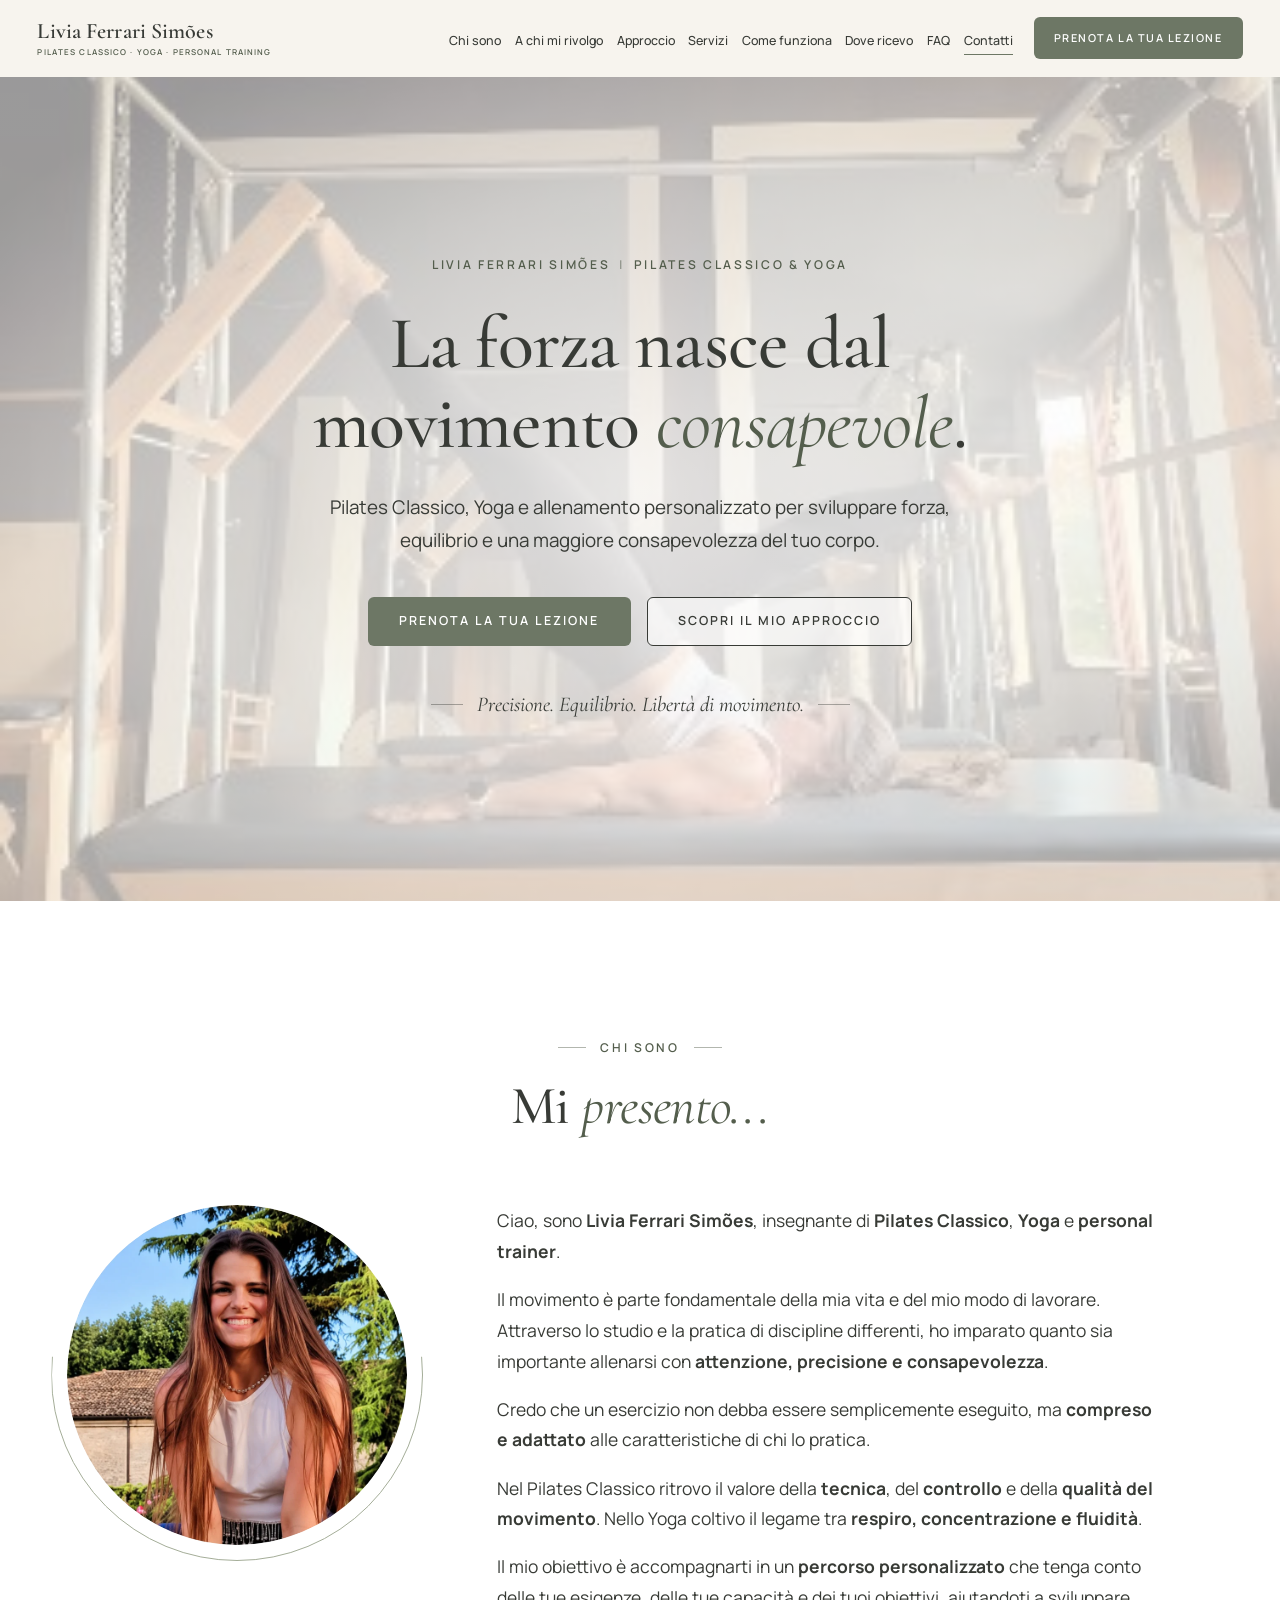
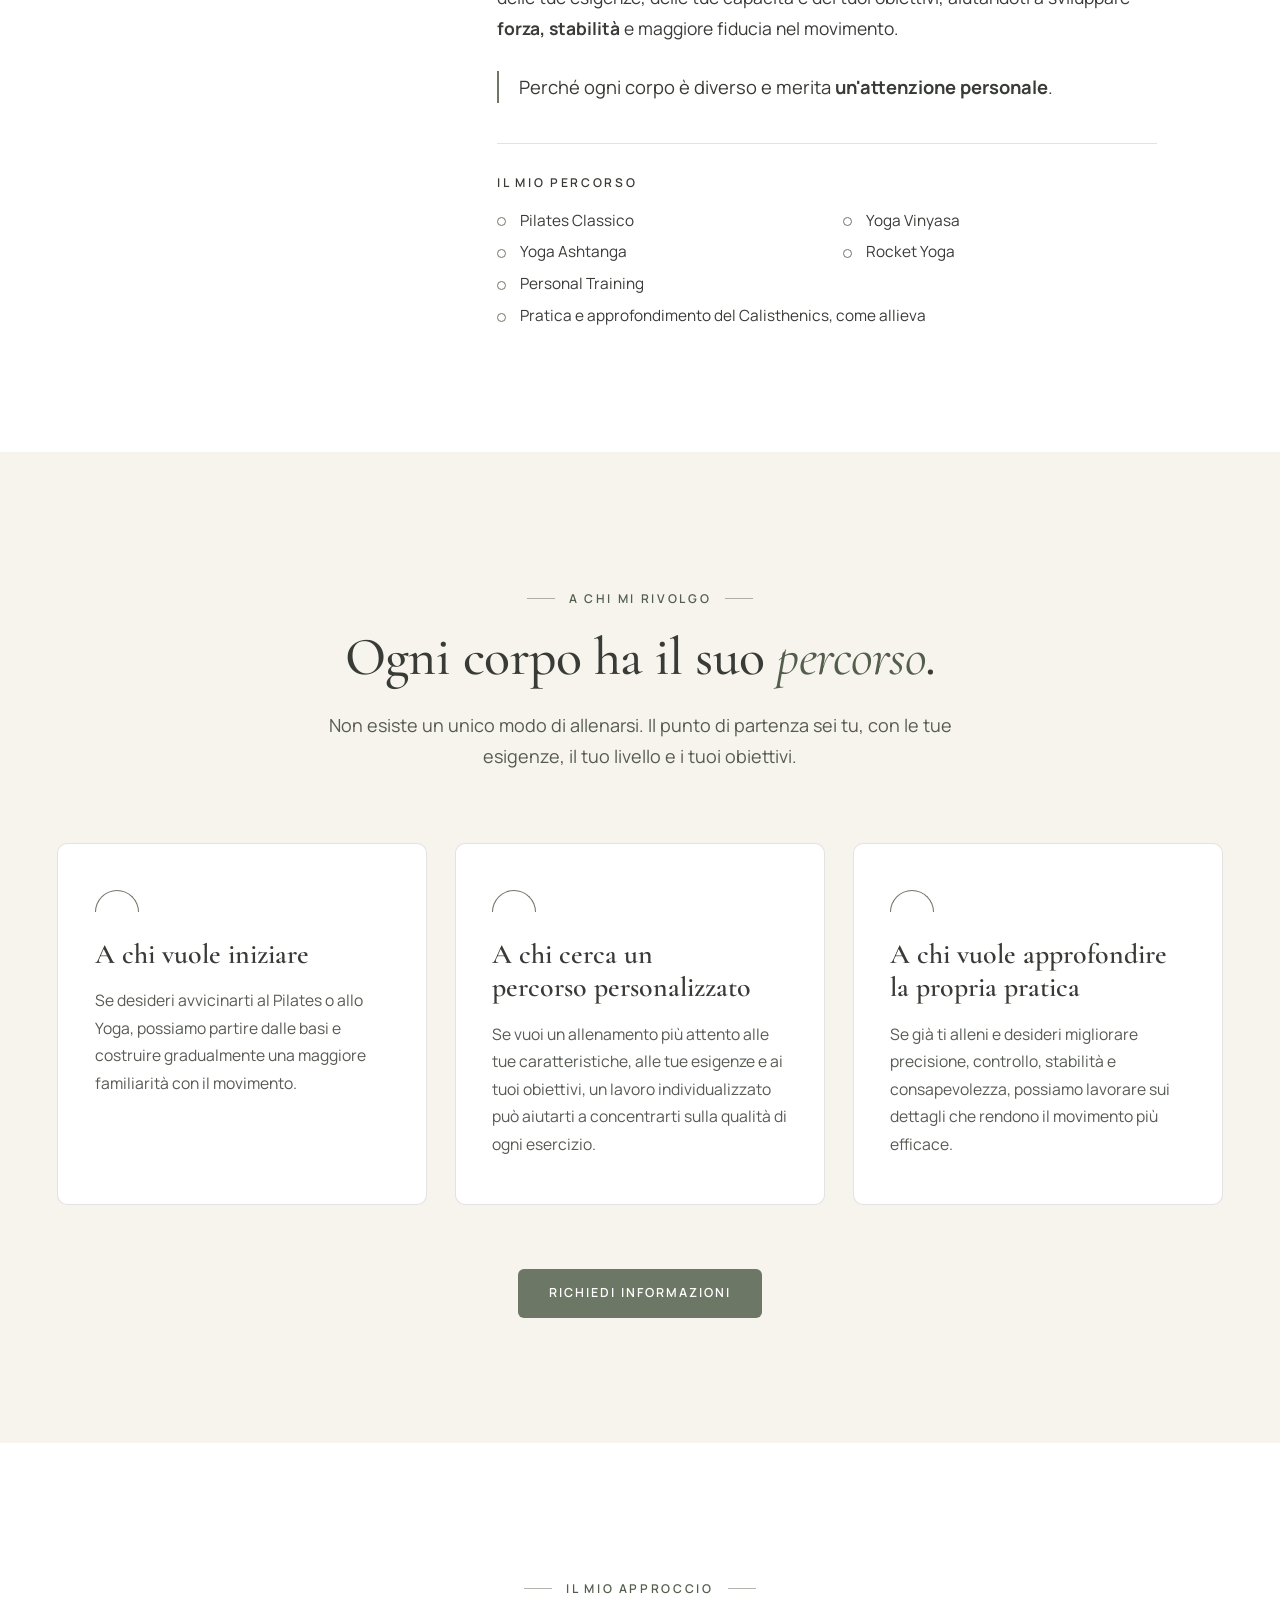
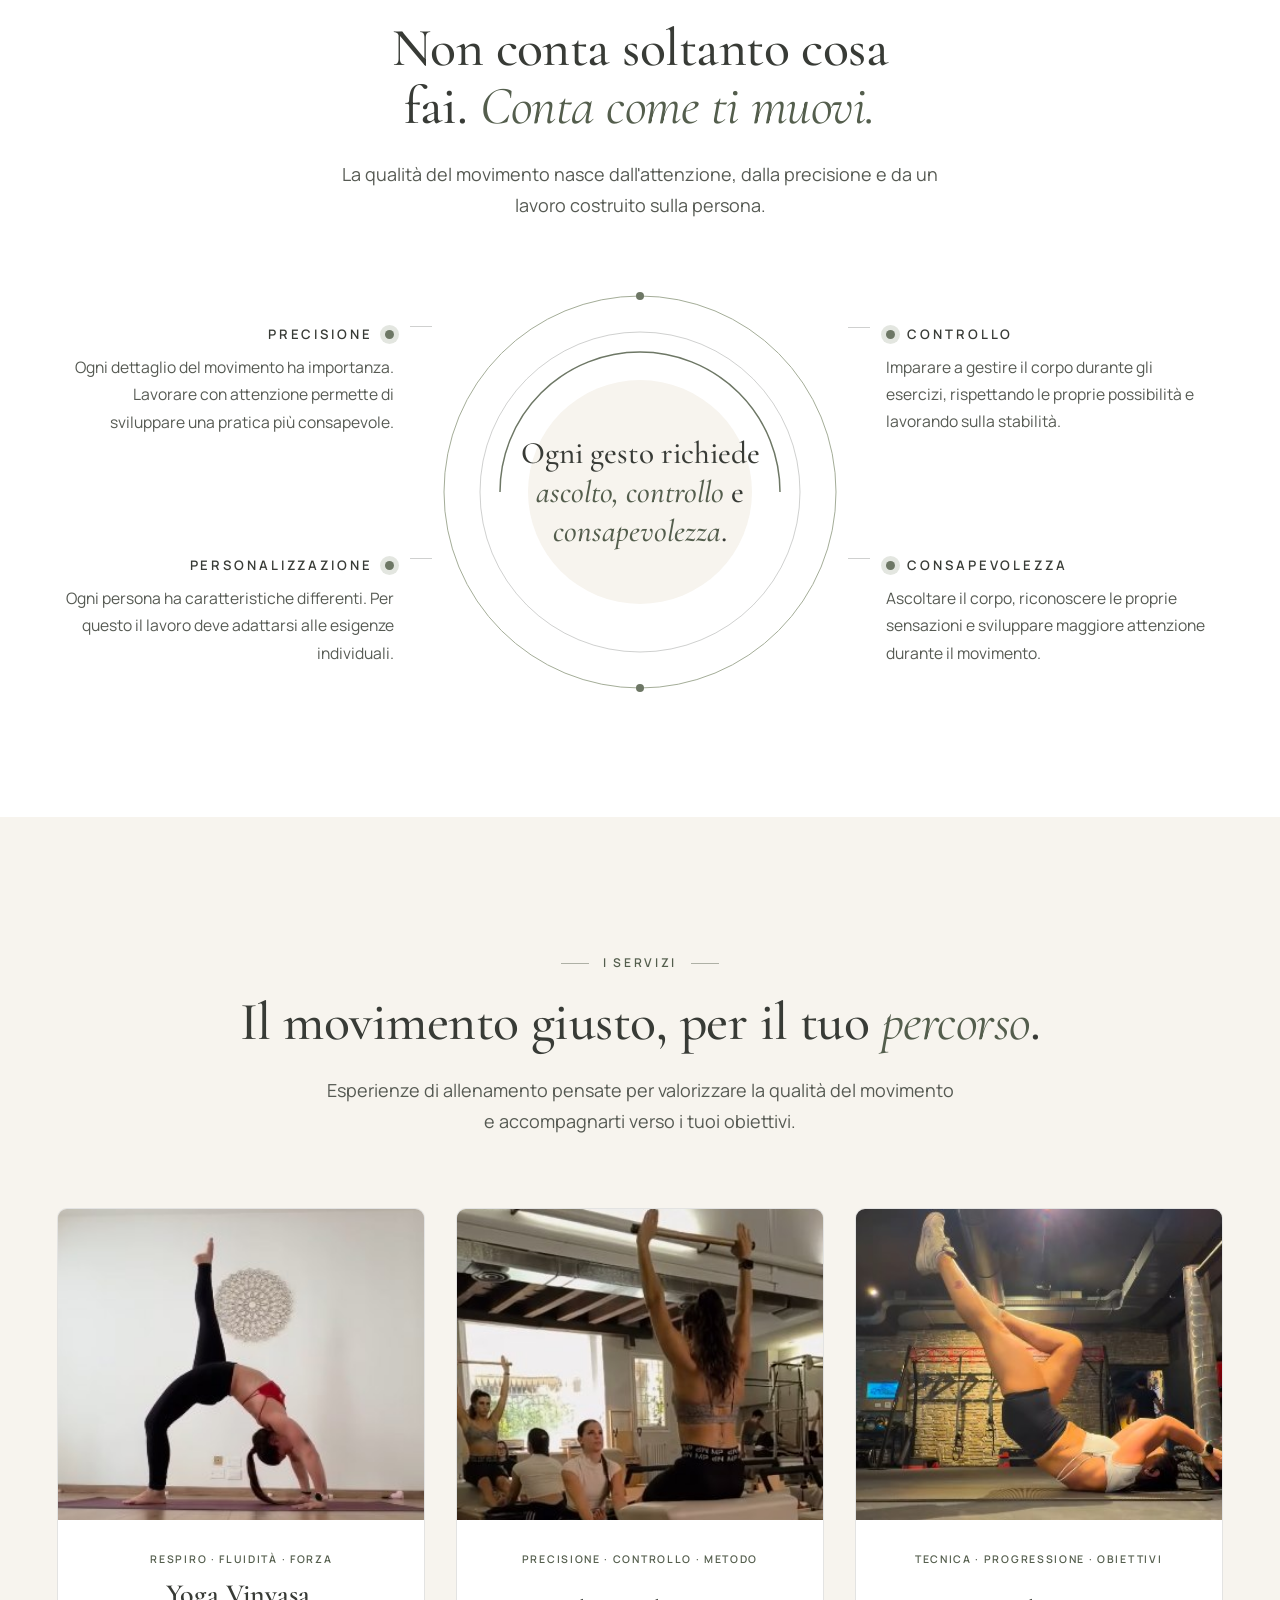
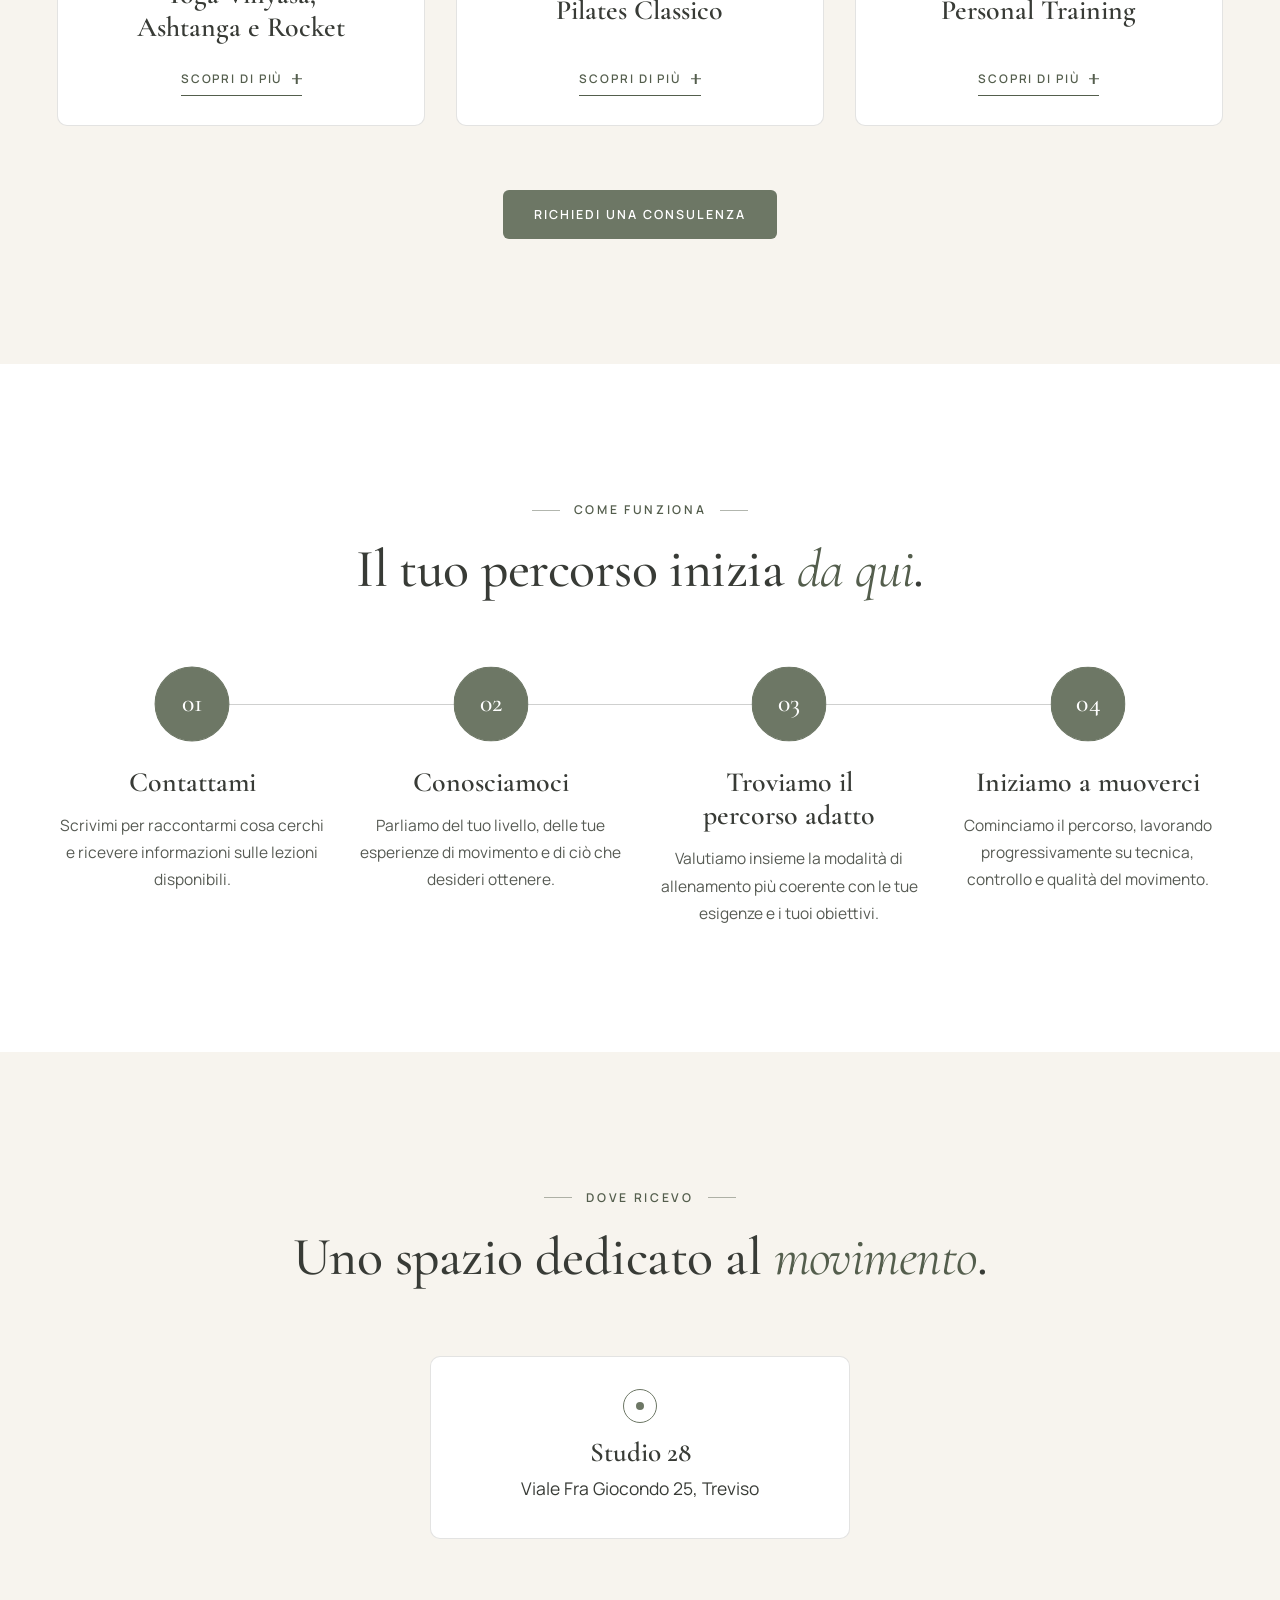
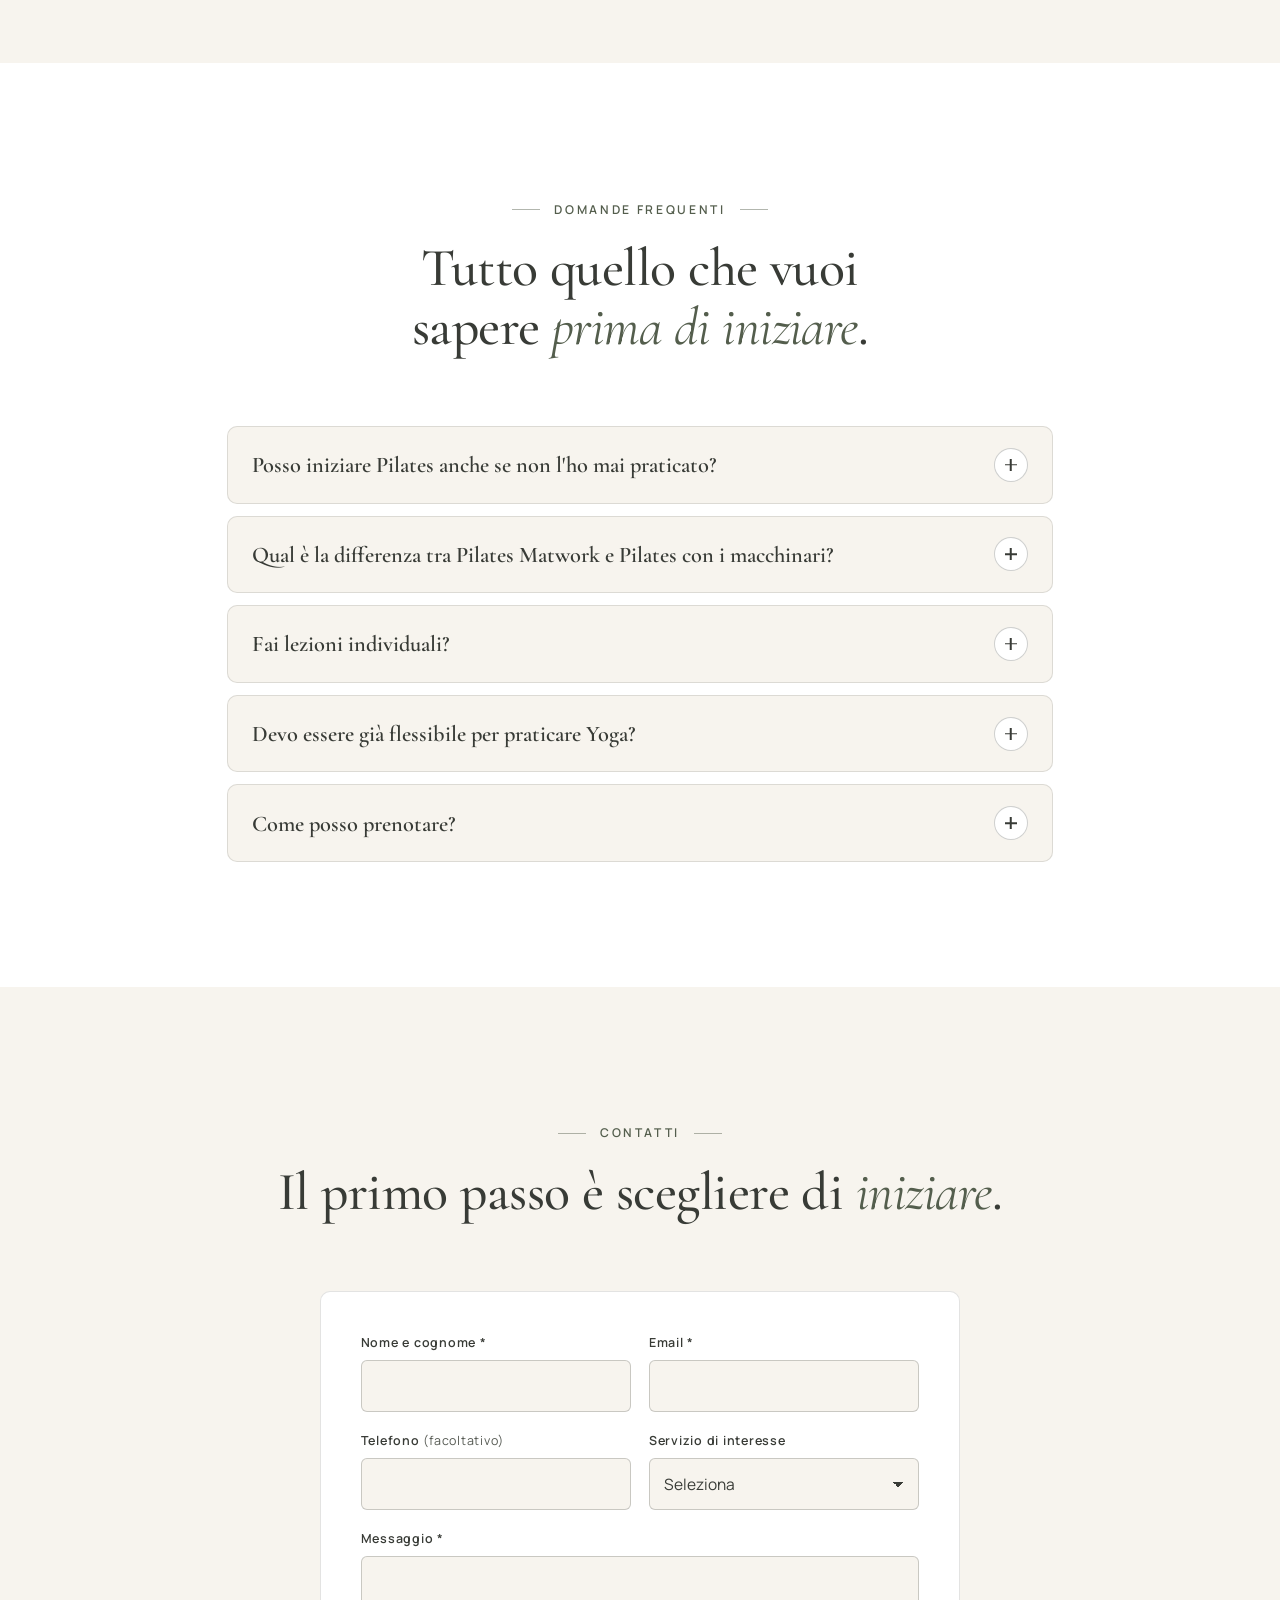
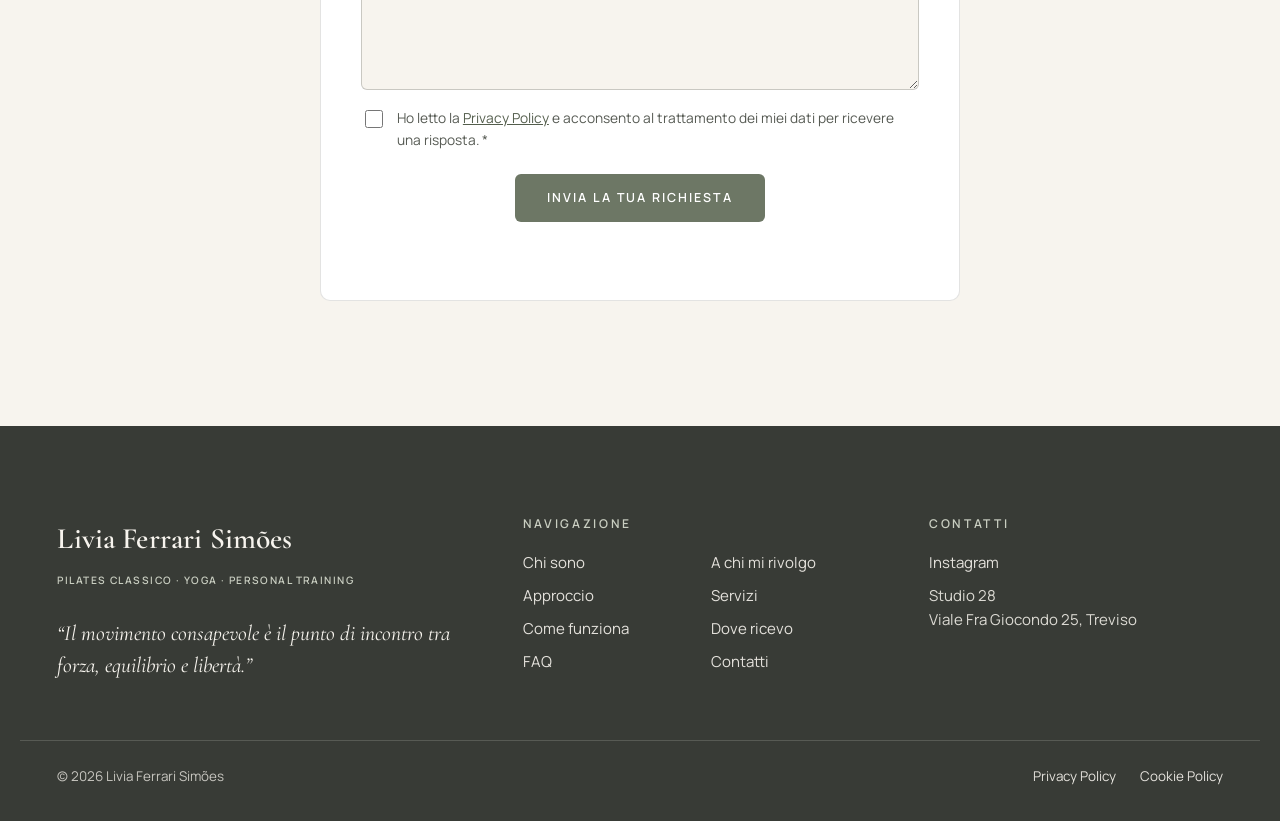
==== commit 97345429: "Hero più leggera e servizi con "Scopri di più" - Overlay bianco della hero leggermente ridotto - Ser" ====
--- a/index.html
+++ b/index.html
@@ -223,8 +223,11 @@
             <div class="service-body">
               <p class="service-kicker">Respiro · Fluidità · Forza</p>
               <h3>Yoga Vinyasa, Ashtanga e Rocket</h3>
+              <button class="service-toggle" type="button" aria-expanded="false" aria-controls="srv-yoga">Scopri di più<span class="sr-only"> sullo Yoga</span><span class="service-toggle-icon" aria-hidden="true"></span></button>
+              <div class="service-more" id="srv-yoga"><div class="service-more-inner">
               <p>Tre stili dinamici uniti da un unico filo conduttore: il <strong>respiro che guida il movimento</strong>.</p>
               <p>Nel Vinyasa le posizioni si collegano in sequenze fluide; nell'Ashtanga la pratica segue una struttura precisa e progressiva; nel Rocket Yoga il metodo si apre a varianti più dinamiche. Ti accompagno a sviluppare forza, equilibrio e concentrazione, nel rispetto del tuo livello.</p>
+              </div></div>
             </div>
           </article>
 
@@ -235,8 +238,11 @@
             <div class="service-body">
               <p class="service-kicker">Precisione · Controllo · Metodo</p>
               <h3>Pilates Classico</h3>
+              <button class="service-toggle" type="button" aria-expanded="false" aria-controls="srv-pilates">Scopri di più<span class="sr-only"> sul Pilates Classico</span><span class="service-toggle-icon" aria-hidden="true"></span></button>
+              <div class="service-more" id="srv-pilates"><div class="service-more-inner">
               <p>Il metodo nella sua forma originale: un <strong>sistema integrato</strong> in cui Matwork e macchinari, come Reformer e Cadillac, sono strumenti complementari di uno stesso lavoro.</p>
               <p>Curo ogni esercizio con attenzione all'allineamento, alla stabilità e alla qualità dell'esecuzione. Propongo lezioni <strong>individuali, in coppia e in trio</strong>.</p>
+              </div></div>
             </div>
           </article>
 
@@ -247,8 +253,11 @@
             <div class="service-body">
               <p class="service-kicker">Tecnica · Progressione · Obiettivi</p>
               <h3>Personal Training</h3>
+              <button class="service-toggle" type="button" aria-expanded="false" aria-controls="srv-pt">Scopri di più<span class="sr-only"> sul Personal Training</span><span class="service-toggle-icon" aria-hidden="true"></span></button>
+              <div class="service-more" id="srv-pt"><div class="service-more-inner">
               <p>Un allenamento <strong>costruito su di te</strong>: sulle tue caratteristiche, sul tuo punto di partenza e sui tuoi obiettivi personali.</p>
               <p>Lavoriamo su forza, coordinazione e stabilità con una progressione graduale, curando la tecnica di ogni esercizio perché il movimento diventi efficace e sicuro.</p>
+              </div></div>
             </div>
           </article>
         </div>
--- a/styles.css
+++ b/styles.css
@@ -244,7 +244,7 @@
 .hero::before {
   content: ""; position: absolute; inset: 0; z-index: -1;
   background:
-    radial-gradient(ellipse 62% 58% at 50% 50%, rgba(255,255,255,.9) 0%, rgba(255,255,255,.8) 60%, rgba(255,255,255,.7) 100%);
+    radial-gradient(ellipse 62% 58% at 50% 50%, rgba(255,255,255,.84) 0%, rgba(255,255,255,.72) 60%, rgba(255,255,255,.6) 100%);
 }
 .hero-content { max-width: 860px; text-align: center; }
 .hero-content .eyebrow { margin-bottom: 1.75rem; }
@@ -260,7 +260,7 @@
 
 @media (max-width: 700px) {
   .hero { min-height: 0; padding: 3.5rem 22px 4rem; }
-  .hero::before { background: rgba(255,255,255,.8); }
+  .hero::before { background: rgba(255,255,255,.74); }
   .hero-content .eyebrow { margin-bottom: 1.25rem; letter-spacing: .16em; }
   .hero h1 { margin-bottom: 1.25rem; }
   .hero-sub { margin-bottom: 2rem; }
@@ -433,14 +433,45 @@
 .service-media { aspect-ratio: 4 / 3.4; overflow: hidden; background: var(--sand); }
 .service-media img { width: 100%; height: 100%; object-fit: cover; transition: transform 1.2s var(--ease); }
 .service:hover .service-media img { transform: scale(1.03); }
-.service-body { padding: clamp(1.6rem, 1.3rem + 1vw, 2.3rem); }
-.service-kicker { font-size: var(--fs-micro); font-weight: 600; letter-spacing: .2em; text-transform: uppercase; color: var(--olive-deep); margin-bottom: .7rem; }
-.service-body h3 { margin-bottom: 1rem; }
-.service-body p:not(.service-kicker) { color: var(--text-soft); font-size: .97rem; }
+.cards-services { align-items: start; }
+.service-body { padding: clamp(1.4rem, 1.2rem + .8vw, 2rem); text-align: center; }
+.service-kicker {
+  font-size: .66rem; font-weight: 600; letter-spacing: .16em; text-transform: uppercase; color: var(--olive-deep);
+  margin-bottom: .6rem; white-space: nowrap; overflow: hidden; text-overflow: ellipsis;
+}
+/* titolo sempre su 2 righe di altezza: tutte le box chiuse hanno la stessa dimensione */
+.service-body h3 { min-height: 2.4em; display: flex; align-items: center; justify-content: center; margin-bottom: 1rem; }
+.service-body p:not(.service-kicker) { color: var(--text-soft); font-size: .97rem; text-align: left; }
 .service-body p + p { margin-top: .8rem; }
 .service-body strong { color: var(--charcoal); font-weight: 600; }
 
-@media (max-width: 960px) { .cards-services { grid-template-columns: 1fr; max-width: 560px; margin-inline: auto; } }
+.service-toggle {
+  display: inline-flex; align-items: center; gap: .6rem;
+  background: none; border: 0; padding: .35rem 0; cursor: pointer;
+  font: inherit; font-size: .74rem; font-weight: 600; letter-spacing: .16em; text-transform: uppercase;
+  color: var(--olive-deep);
+  border-bottom: 1px solid currentColor;
+}
+.service-toggle:hover { color: var(--charcoal); }
+.service-toggle-icon { position: relative; width: 10px; height: 10px; }
+.service-toggle-icon::before, .service-toggle-icon::after {
+  content: ""; position: absolute; top: 50%; left: 0; width: 10px; height: 1.5px; background: currentColor;
+  transform: translateY(-50%); transition: transform .35s var(--ease);
+}
+.service-toggle-icon::after { transform: translateY(-50%) rotate(90deg); }
+.service-toggle[aria-expanded="true"] .service-toggle-icon::after { transform: translateY(-50%) rotate(0deg); }
+
+.service-more { display: grid; grid-template-rows: 1fr; transition: grid-template-rows .5s var(--ease); }
+.service-more-inner { overflow: hidden; padding-top: 1.2rem; }
+.js .service-more { grid-template-rows: 0fr; }
+.js .service-more .service-more-inner { padding-top: 0; transition: padding-top .5s var(--ease); }
+.js .service.is-open .service-more { grid-template-rows: 1fr; }
+.js .service.is-open .service-more-inner { padding-top: 1.2rem; }
+
+@media (max-width: 960px) {
+  .cards-services { grid-template-columns: 1fr; max-width: 420px; margin-inline: auto; gap: 1.25rem; }
+  .service-media { aspect-ratio: 16 / 10; }
+}
 
 /* ==========================================================
    COME FUNZIONA — percorso che si disegna con lo scroll
